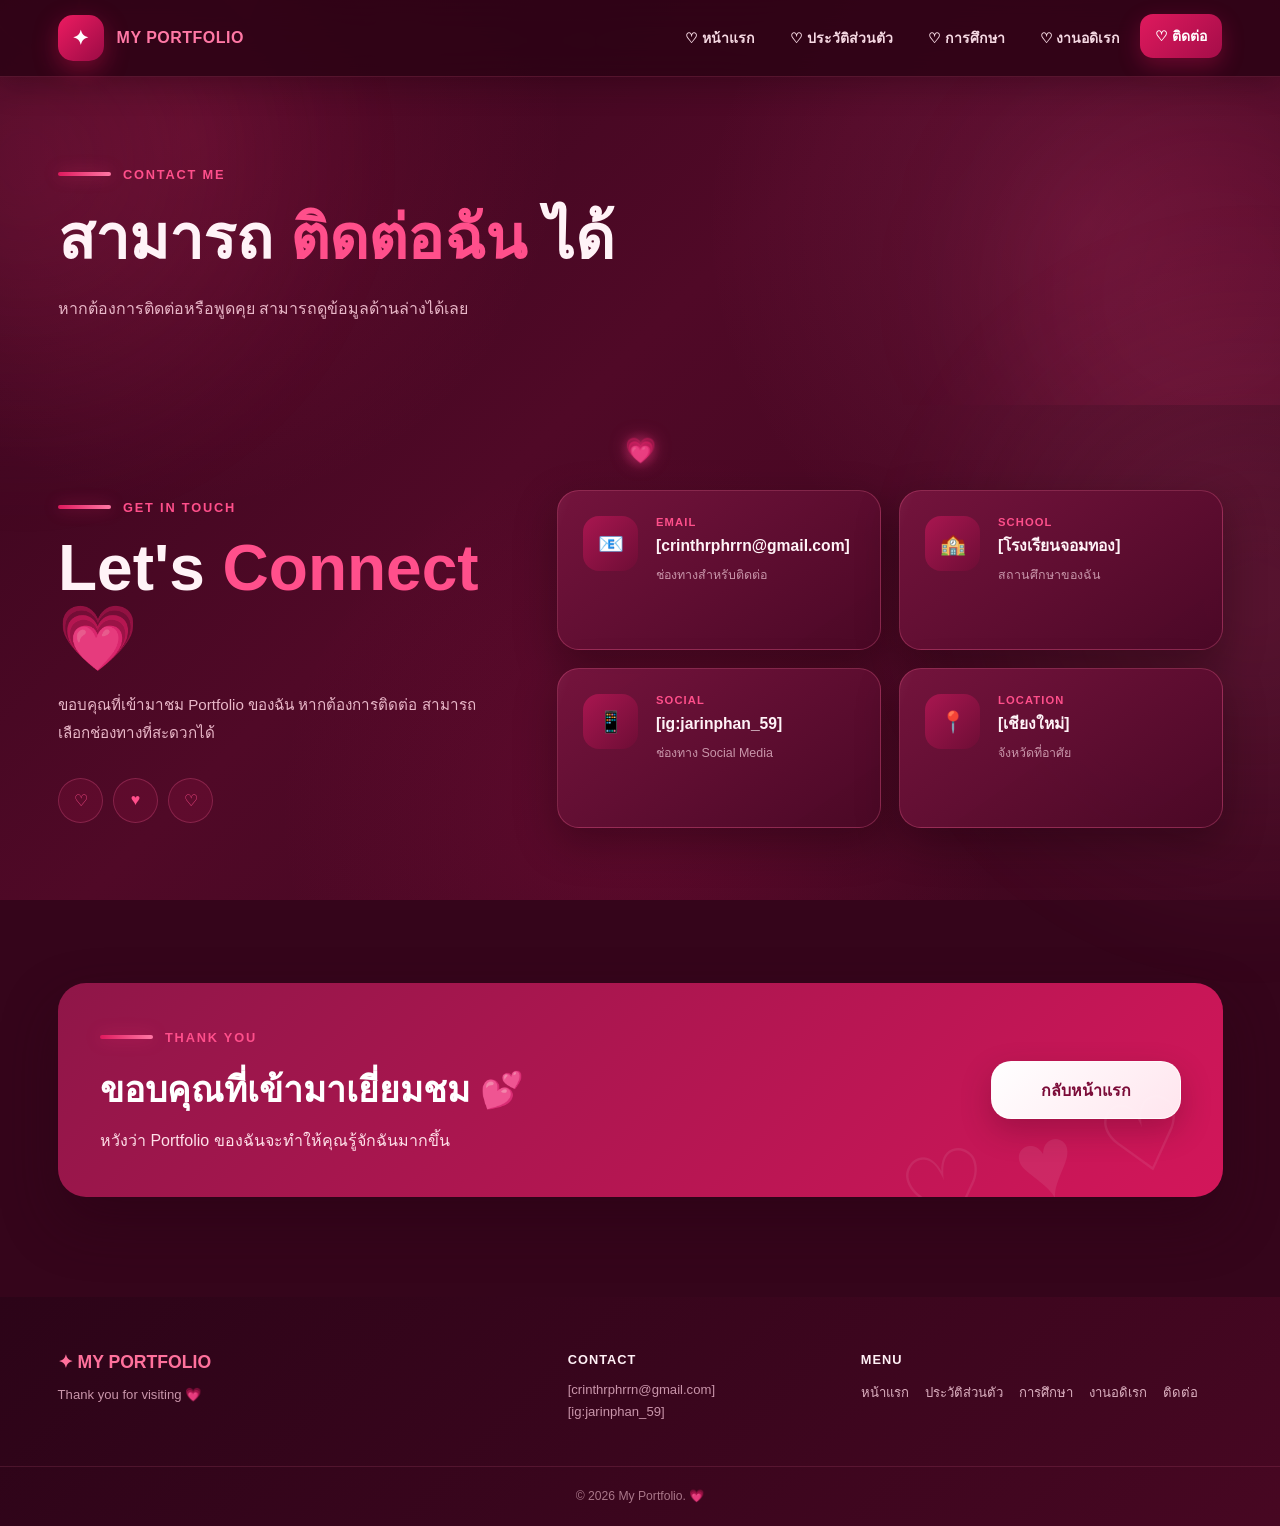
==== contact.html @ a40efb56 "Update contact.html" ====
<!DOCTYPE html>
<html lang="th">

<head>

    <meta charset="UTF-8">

    <meta name="viewport"
          content="width=device-width, initial-scale=1.0">

    <title>
        My Portfolio | ติดต่อ
    </title>

    <link rel="stylesheet"
          href="style.css">

</head>

<body>


<!-- =====================================================
     💗 PREMIUM PAGE LOADER
===================================================== -->

<div id="page-loader">

    <div class="loader-orbit">
        <span>💗</span>
        <span>💕</span>
        <span>🌸</span>
        <span>💖</span>
    </div>

    <div class="loader-heart">
        💗
    </div>

    <div class="loader-title">
        MY PORTFOLIO
    </div>

    <div class="loader-subtitle">
        กำลังเตรียมเว็บไซต์ของฉัน...
    </div>

    <div class="loader-bar">
        <div class="loader-progress"></div>
    </div>

    <span
        class="loader-floating-heart"
        style="--left:10%; --delay:0s; --float-duration:5s; --drift:40px;"
    >💗</span>

    <span
        class="loader-floating-heart"
        style="--left:25%; --delay:1s; --float-duration:6s; --drift:-50px;"
    >🌸</span>

    <span
        class="loader-floating-heart"
        style="--left:45%; --delay:2s; --float-duration:5.5s; --drift:60px;"
    >💕</span>

    <span
        class="loader-floating-heart"
        style="--left:65%; --delay:.5s; --float-duration:7s; --drift:-40px;"
    >💖</span>

    <span
        class="loader-floating-heart"
        style="--left:85%; --delay:1.5s; --float-duration:6s; --drift:45px;"
    >🌷</span>

</div>


<!-- 💗 หัวใจตามเมาส์ -->

<div id="heart-cursor">💗</div>

<!-- 📊 Scroll Progress -->

<div id="scroll-progress"></div>
    
<div class="floating-particles" aria-hidden="true">

    <span style="--left:6%;--delay:0s;--duration:16s;--size:22px;">♥</span>
    <span style="--left:19%;--delay:5s;--duration:14s;--size:18px;">🌸</span>
    <span style="--left:37%;--delay:2s;--duration:18s;--size:23px;">♡</span>
    <span style="--left:54%;--delay:7s;--duration:15s;--size:17px;">🌸</span>
    <span style="--left:71%;--delay:3s;--duration:19s;--size:22px;">♥</span>
    <span style="--left:88%;--delay:8s;--duration:17s;--size:18px;">♡</span>

</div>


<header class="site-header">

    <nav class="navbar container">

        <a href="index.html" class="logo">

            <span class="logo-mark">
                ✦
            </span>

            <span class="logo-text">
                MY PORTFOLIO
            </span>

        </a>


        <ul class="nav-links">

            <li>
                <a href="index.html">
                    ♡ หน้าแรก
                </a>
            </li>

            <li>
                <a href="profile.html">
                    ♡ ประวัติส่วนตัว
                </a>
            </li>

            <li>
                <a href="education.html">
                    ♡ การศึกษา
                </a>
            </li>

            <li>
                <a href="hobby.html">
                    ♡ งานอดิเรก
                </a>
            </li>

            <li>
                <a href="contact.html" class="active">
                    ♡ ติดต่อ
                </a>
            </li>

        </ul>

    </nav>

</header>


<main>


<section class="page-hero contact-hero">

    <div class="container reveal">

        <div class="section-label">
            CONTACT ME
        </div>

        <h1>
            สามารถ
            <span>ติดต่อฉัน</span>
            ได้
        </h1>

        <p>
            หากต้องการติดต่อหรือพูดคุย
            สามารถดูข้อมูลด้านล่างได้เลย
        </p>

    </div>

</section>


<section class="section">

    <div class="container contact-layout">


        <div class="contact-intro reveal">

            <div class="section-label">
                GET IN TOUCH
            </div>

            <h2>
                Let's
                <span>Connect</span>
                💗
            </h2>

            <p>
                ขอบคุณที่เข้ามาชม Portfolio
                ของฉัน หากต้องการติดต่อ
                สามารถเลือกช่องทางที่สะดวกได้
            </p>


            <div class="contact-decoration">

                <span>♡</span>
                <span>♥</span>
                <span>♡</span>

            </div>

        </div>


        <div class="contact-grid reveal">


            <div class="contact-card">

                <div class="contact-icon">
                    📧
                </div>

                <div>

                    <span>
                        EMAIL
                    </span>

                    <h3>
                        [crinthrphrrn@gmail.com]
                    </h3>

                    <p>
                        ช่องทางสำหรับติดต่อ
                    </p>

                </div>

            </div>


            <div class="contact-card">

                <div class="contact-icon">
                    🏫
                </div>

                <div>

                    <span>
                        SCHOOL
                    </span>

                    <h3>
                        [โรงเรียนจอมทอง]
                    </h3>

                    <p>
                        สถานศึกษาของฉัน
                    </p>

                </div>

            </div>


            <div class="contact-card">

                <div class="contact-icon">
                    📱
                </div>

                <div>

                    <span>
                        SOCIAL
                    </span>

                    <h3>
                        [ig:jarinphan_59]
                    </h3>

                    <p>
                        ช่องทาง Social Media
                    </p>

                </div>

            </div>


            <div class="contact-card">

                <div class="contact-icon">
                    📍
                </div>

                <div>

                    <span>
                        LOCATION
                    </span>

                    <h3>
                        [เชียงใหม่]
                    </h3>

                    <p>
                        จังหวัดที่อาศัย
                    </p>

                </div>

            </div>


        </div>

    </div>

</section>


<section class="cta-section">

    <div class="container">

        <div class="cta-card contact-cta reveal">

            <div>

                <div class="section-label">
                    THANK YOU
                </div>

                <h2>
                    ขอบคุณที่เข้ามาเยี่ยมชม 💕
                </h2>

                <p>
                    หวังว่า Portfolio
                    ของฉันจะทำให้คุณรู้จักฉันมากขึ้น
                </p>

            </div>

           <a href="index.html" class="btn btn-home">
               กลับหน้าแรก
           </a>

        </div>

    </div>

</section>


</main>


<footer class="site-footer">

    <div class="container footer-grid">

        <div class="footer-brand">

            <div class="footer-logo">
                ✦ MY PORTFOLIO
            </div>

            <p>
                Thank you for visiting 💗
            </p>

        </div>


        <div class="footer-info">

            <strong>
                CONTACT
            </strong>

            <span>
                [crinthrphrrn@gmail.com]
            </span>

            <span>
                [ig:jarinphan_59]
            </span>

        </div>


        <div>

            <strong>
                MENU
            </strong>

            <div class="footer-nav">

                <a href="index.html">หน้าแรก</a>
                <a href="profile.html">ประวัติส่วนตัว</a>
                <a href="education.html">การศึกษา</a>
                <a href="hobby.html">งานอดิเรก</a>
                <a href="contact.html">ติดต่อ</a>

            </div>

        </div>

    </div>


    <div class="footer-bottom">

        <div class="container">

            <p>
                © 2026 My Portfolio. 💗
            </p>

        </div>

    </div>

</footer>


    <!-- Page Transition -->
    <div class="page-transition"></div>

    <!-- JavaScript -->
    <script src="script.js"></script>
<script src="floating.js"></script>
    
</body>
</html>
---- style.css ----
/* =========================================================
   🌹 MY PORTFOLIO
   DARK PINK × RED × HEART × SAKURA
   PREMIUM STUDENT PORTFOLIO
========================================================= */


/* =========================================================
   🎨 COLOR SYSTEM
========================================================= */

:root {

    --pink-dark: #35051b;
    --pink-deep: #4a0725;
    --wine: #5d0a30;
    --wine-light: #720d3a;

    --pink: #d91458;
    --pink-main: #e91e63;
    --pink-bright: #ff4f8b;
    --pink-light: #ff78a5;
    --pink-soft: #ffabc4;

    --red: #c8104f;
    --red-bright: #ef174f;

    --cream: #fff2f6;
    --white: #ffffff;

    --text-main: #fff3f7;
    --text-soft: #e9b7c8;
    --text-muted: #c98fa5;

    --card: #671034;
    --card-light: #75143d;
    --card-dark: #4d0927;

    --border:
        rgba(255,111,158,.28);

    --shadow:
        0 15px 40px
        rgba(20,0,10,.35);

    --shadow-hover:
        0 25px 60px
        rgba(20,0,10,.58);

    --radius:
        22px;

    --transition:
        .35s cubic-bezier(.2,.8,.2,1);
}


/* =========================================================
   🔄 RESET
========================================================= */

* {
    box-sizing: border-box;
}

html {
    scroll-behavior: smooth;
    background: var(--pink-dark);
}

body {

    margin: 0;

    min-height: 100vh;

    font-family:
        "Segoe UI",
        "Noto Sans Thai",
        Tahoma,
        sans-serif;

    color:
        var(--text-main);

    overflow-x: hidden;

    background:

        radial-gradient(
            circle at 15% 15%,
            rgba(255,40,110,.15),
            transparent 28%
        ),

        radial-gradient(
            circle at 85% 25%,
            rgba(255,100,160,.12),
            transparent 30%
        ),

        radial-gradient(
            circle at 50% 90%,
            rgba(210,20,90,.15),
            transparent 35%
        ),

        linear-gradient(
            135deg,
            #35051b 0%,
            #500927 45%,
            #3d061e 100%
        );

    position: relative;
}


/* =========================================================
   💗 MOVING BACKGROUND GLOW
========================================================= */

body::before {

    content: "";

    position: fixed;

    inset: -30%;

    pointer-events: none;

    z-index: 0;

    background:

        radial-gradient(
            circle at 20% 30%,
            rgba(255,64,130,.15),
            transparent 18%
        ),

        radial-gradient(
            circle at 80% 60%,
            rgba(255,120,170,.12),
            transparent 20%
        );

    filter:
        blur(35px);

    animation:
        backgroundGlow
        12s ease-in-out
        infinite alternate;
}


@keyframes backgroundGlow {

    0% {
        transform:
            translate(-2%,-2%)
            scale(1);
    }

    50% {
        transform:
            translate(2%,1%)
            scale(1.08);
    }

    100% {
        transform:
            translate(-1%,3%)
            scale(1.03);
    }
}


/* =========================================================
   💕 HEART PATTERN
========================================================= */

body::after {

    content:
        "♡     ♥     ♡     ♥     ♡     ♥     ♡";

    position: fixed;

    inset: -10%;

    pointer-events: none;

    z-index: 0;

    color:
        rgba(255,150,185,.055);

    font-size:
        100px;

    line-height:
        2.2;

    letter-spacing:
        30px;

    transform:
        rotate(-12deg)
        scale(1.25);

    animation:
        heartPatternMove
        25s linear
        infinite;
}


@keyframes heartPatternMove {

    from {
        transform:
            rotate(-12deg)
            translate3d(0,0,0)
            scale(1.25);
    }

    to {
        transform:
            rotate(-12deg)
            translate3d(-100px,80px,0)
            scale(1.25);
    }
}


/* =========================================================
   📦 CONTENT LAYER
========================================================= */

.site-header,
main,
.site-footer {

    position: relative;

    z-index: 2;
}


/* =========================================================
   📐 CONTAINER
========================================================= */

.container {

    width:
        min(91%, 1180px);

    margin-inline:
        auto;
}


/* =========================================================
   🧭 NAVIGATION
========================================================= */

.site-header {

    position: sticky;

    top: 0;

    background:
        rgba(45,3,21,.88);

    backdrop-filter:
        blur(18px);

    -webkit-backdrop-filter:
        blur(18px);

    border-bottom:
        1px solid
        rgba(255,100,150,.18);

    box-shadow:
        0 8px 30px
        rgba(20,0,10,.28);

    z-index: 100;

    transition:
        .3s ease;
}


.navbar {

    min-height:
        76px;

    display:
        flex;

    align-items:
        center;

    justify-content:
        space-between;

    gap:
        25px;
}


/* =========================================================
   💗 LOGO
========================================================= */

.logo {

    color:
        var(--pink-light);

    font-weight:
        800;

    text-decoration:
        none;

    display:
        flex;

    align-items:
        center;

    gap:
        13px;

    flex-shrink:
        0;

    transition:
        transform
        var(--transition);
}


.logo:hover {

    transform:
        translateY(-3px)
        scale(1.03);
}


.logo-mark {

    width:
        46px;

    height:
        46px;

    display:
        grid;

    place-items:
        center;

    border-radius:
        15px;

    background:
        linear-gradient(
            135deg,
            #ed1b61,
            #9b0b45
        );

    color:
        white;

    font-size:
        1.25rem;

    box-shadow:
        0 8px 25px
        rgba(235,20,90,.38);

    transition:
        transform .4s ease,
        box-shadow .4s ease;
}


.logo:hover .logo-mark {

    transform:
        rotate(-10deg)
        scale(1.1);

    box-shadow:
        0 14px 38px
        rgba(235,20,90,.58);
}


.logo-text {

    letter-spacing:
        .03em;
}


/* =========================================================
   🧭 NAV LINKS
========================================================= */

.nav-links {

    display:
        flex;

    align-items:
        center;

    justify-content:
        flex-end;

    gap:
        5px;

    list-style:
        none;

    margin:
        0;

    padding:
        0;
}


.nav-links a {

    position:
        relative;

    display:
        block;

    padding:
        11px 15px;

    border-radius:
        13px;

    color:
        #f6d9e3;

    text-decoration:
        none;

    font-size:
        .88rem;

    font-weight:
        650;

    white-space:
        nowrap;

    transition:
        color .25s ease,
        background .25s ease,
        transform .25s ease,
        box-shadow .25s ease;
}


.nav-links a::after {

    content:
        "";

    position:
        absolute;

    left:
        50%;

    bottom:
        4px;

    width:
        0;

    height:
        2px;

    border-radius:
        10px;

    background:
        var(--pink-bright);

    transform:
        translateX(-50%);

    transition:
        width .3s ease;
}


.nav-links a:hover {

    color:
        white;

    background:
        rgba(233,30,99,.14);

    transform:
        translateY(-3px);
}


.nav-links a:hover::after {

    width:
        35%;
}


.nav-links a:active {

    transform:
        translateY(1px)
        scale(.95);
}


.nav-links a.active {

    color:
        white;

    background:
        linear-gradient(
            135deg,
            #df195d,
            #a50d49
        );

    box-shadow:
        0 8px 22px
        rgba(220,20,90,.32);

    transform:
        translateY(-2px);
}


/* =========================================================
   🌹 HERO
========================================================= */

.hero,
.page-hero {

    position:
        relative;

    overflow:
        hidden;

    background:
        transparent;
}


.hero {

    padding:
        90px 0 85px;

    min-height:
        650px;

    display:
        flex;

    align-items:
        center;
}


.page-hero {

    padding:
        85px 0 65px;
}


/* =========================================================
   ⭐ HERO GRID
========================================================= */

.hero-grid {

    display:
        grid;

    grid-template-columns:
        minmax(0,1.05fr)
        minmax(360px,.85fr);

    align-items:
        center;

    gap:
        70px;
}


.hero-content {

    min-width:
        0;
}


.hero-visual {

    min-width:
        0;

    display:
        flex;

    align-items:
        center;

    justify-content:
        center;

    position:
        relative;

    min-height:
        510px;
}


/* =========================================================
   ✨ ORBS
========================================================= */

.hero::before,
.page-hero::before {

    content:
        "";

    position:
        absolute;

    width:
        400px;

    height:
        400px;

    top:
        5%;

    right:
        -130px;

    border-radius:
        50%;

    background:
        rgba(255,50,120,.11);

    filter:
        blur(70px);

    animation:
        heroOrb
        8s ease-in-out
        infinite alternate;

    pointer-events:
        none;
}


@keyframes heroOrb {

    from {
        transform:
            translate(0,0)
            scale(.9);
    }

    to {
        transform:
            translate(-80px,50px)
            scale(1.15);
    }
}


/* =========================================================
   📝 TYPOGRAPHY
========================================================= */

h1,
h2,
h3,
h4,
h5,
h6 {

    color:
        var(--text-main);

    margin-top:
        0;
}


p {

    color:
        var(--text-soft);

    line-height:
        1.85;

    margin-top:
        0;
}


.hero-mini-title {

    color:
        #e9b7c8;

    font-size:
        1.15rem;

    margin:
        22px 0 12px;
}


.hero h1 {

    font-size:
        clamp(2.7rem,5vw,4.7rem);

    line-height:
        1.1;

    letter-spacing:
        -.035em;

    margin-bottom:
        25px;
}


.hero h1 span {

    color:
        var(--pink-bright);

    text-shadow:
        0 0 25px
        rgba(255,70,140,.28);
}


.hero-description {

    max-width:
        700px;

    color:
        #e8bdcc;

    font-size:
        1rem;

    line-height:
        1.9;

    margin-bottom:
        30px;
}


.page-hero h1 {

    font-size:
        clamp(2.4rem,5vw,3.8rem);

    line-height:
        1.2;

    margin:
        20px 0;
}


.page-hero h1 span {

    color:
        var(--pink-bright);
}


.page-hero p {

    max-width:
        720px;

    font-size:
        1rem;
}


/* =========================================================
   🌹 LABEL
========================================================= */

.section-label {

    color:
        var(--pink-bright);

    font-size:
        .8rem;

    font-weight:
        850;

    letter-spacing:
        .14em;

    display:
        inline-flex;

    align-items:
        center;

    gap:
        12px;
}


.section-label::before {

    content:
        "";

    width:
        53px;

    height:
        4px;

    border-radius:
        20px;

    background:
        linear-gradient(
            90deg,
            #df195d,
            #ff78a5
        );

    box-shadow:
        0 0 16px
        rgba(255,50,120,.4);
}


/* =========================================================
   🎀 HERO BUTTONS
========================================================= */

.hero-buttons {

    display:
        flex;

    flex-wrap:
        wrap;

    gap:
        12px;

    margin-bottom:
        28px;
}


/* =========================================================
   🔘 BUTTON
========================================================= */

.btn {

    position:
        relative;

    overflow:
        hidden;

    display:
        inline-flex;

    align-items:
        center;

    justify-content:
        center;

    gap:
        9px;

    padding:
        13px 21px;

    min-height:
        48px;

    border-radius:
        14px;

    font-size:
        .9rem;

    font-weight:
        750;

    text-decoration:
        none;

    cursor:
        pointer;

    transition:
        transform .25s ease,
        box-shadow .25s ease,
        background .25s ease;
}


.btn:hover {

    transform:
        translateY(-4px)
        scale(1.025);
}


.btn:active {

    transform:
        translateY(2px)
        scale(.94);
}


.btn-primary {

    color:
        white;

    background:
        linear-gradient(
            135deg,
            #f01863,
            #b90b48
        );

    box-shadow:
        0 10px 25px
        rgba(220,20,90,.32);
}


.btn-primary:hover {

    box-shadow:
        0 16px 38px
        rgba(220,20,90,.5);
}


.btn-outline {

    color:
        #ffe6ee;

    background:
        rgba(255,255,255,.04);

    border:
        1px solid
        rgba(255,130,170,.45);
}


.btn-outline:hover {

    background:
        rgba(255,90,145,.12);
}


.btn-light {

    color:
        #7b0b36;

    background:
        white;

    box-shadow:
        0 12px 30px
        rgba(20,0,10,.2);
}


.btn-light:hover {

    box-shadow:
        0 18px 38px
        rgba(20,0,10,.35);
}


/* =========================================================
   📊 HERO STATS
========================================================= */

.hero-stats {

    display:
        flex;

    flex-wrap:
        wrap;

    gap:
        12px;
}


.mini-stat {

    min-width:
        105px;

    padding:
        13px 16px;

    border:
        1px solid
        rgba(255,120,165,.2);

    border-radius:
        14px;

    background:
        rgba(255,255,255,.035);

    transition:
        transform .3s ease,
        background .3s ease,
        border-color .3s ease;
}


.mini-stat:hover {

    transform:
        translateY(-5px);

    background:
        rgba(255,70,140,.08);

    border-color:
        rgba(255,110,160,.5);
}


.mini-stat strong {

    display:
        block;

    color:
        white;

    font-size:
        1.2rem;
}


.mini-stat span {

    color:
        #c995aa;

    font-size:
        .76rem;
}


/* =========================================================
   🖼️ HERO PROFILE
========================================================= */

.profile-frame {

    position:
        relative;

    width:
        min(100%,390px);

    aspect-ratio:
        4 / 5;

    overflow:
        visible;

    border-radius:
        30px;

    border:
        7px solid
        #b80d4d;

    background:
        #5d0a30;

    box-shadow:
        0 25px 60px
        rgba(20,0,10,.5);

    animation:
        profileFloat
        5s ease-in-out
        infinite;
}


.profile-frame::before {

    content:
        "";

    position:
        absolute;

    inset:
        -20px;

    border-radius:
        40px;

    border:
        1px solid
        rgba(255,100,160,.25);

    z-index:
        -1;

    animation:
        framePulse
        4s ease-in-out
        infinite;
}


@keyframes framePulse {

    0%,
    100% {
        transform:
            scale(1);
        opacity:
            .6;
    }

    50% {
        transform:
            scale(1.04);
        opacity:
            1;
    }
}


@keyframes profileFloat {

    0%,
    100% {
        transform:
            translateY(0)
            rotate(0deg);
    }

    50% {
        transform:
            translateY(-12px)
            rotate(.8deg);
    }
}


.profile-frame img {

    width:
        100%;

    height:
        100%;

    display:
        block;

    object-fit:
        cover;

    border-radius:
        22px;

    transition:
        transform .6s
        cubic-bezier(.2,.8,.2,1),
        filter .4s ease;
}


.profile-frame:hover img {

    transform:
        scale(1.045)
        rotate(1deg);

    filter:
        brightness(1.08)
        saturate(1.08);
}


.profile-frame::after {

    content:
        "";

    position:
        absolute;

    inset:
        0;

    border-radius:
        22px;

    background:
        linear-gradient(
            120deg,
            transparent 35%,
            rgba(255,255,255,.2),
            transparent 65%
        );

    transform:
        translateX(-120%);

    animation:
        imageShine
        6s ease-in-out
        infinite;

    pointer-events:
        none;
}


@keyframes imageShine {

    0%,
    65% {
        transform:
            translateX(-120%);
    }

    85%,
    100% {
        transform:
            translateX(120%);
    }
}


/* =========================================================
   💗 IMAGE BADGE
========================================================= */

.image-badge {

    position:
        absolute;

    top:
        20px;

    left:
        -28px;

    z-index:
        5;

    padding:
        10px 15px;

    border-radius:
        13px;

    background:
        linear-gradient(
            135deg,
            #f01863,
            #a30c47
        );

    color:
        white;

    font-size:
        .72rem;

    font-weight:
        800;

    box-shadow:
        0 10px 25px
        rgba(20,0,10,.35);

    animation:
        badgeFloat
        4s ease-in-out
        infinite;
}


@keyframes badgeFloat {

    0%,
    100% {
        transform:
            translateY(0);
    }

    50% {
        transform:
            translateY(-7px)
            rotate(-2deg);
    }
}


/* =========================================================
   💕 IMAGE FLOATING CARDS
========================================================= */

.image-floating-card {

    position:
        absolute;

    z-index:
        6;

    padding:
        12px 16px;

    border:
        1px solid
        rgba(255,150,190,.3);

    border-radius:
        14px;

    background:
        rgba(71,6,34,.9);

    backdrop-filter:
        blur(12px);

    box-shadow:
        0 12px 30px
        rgba(20,0,10,.35);

    color:
        #ffe8ef;

    font-weight:
        700;

    font-size:
        .78rem;
}


.card-top {

    right:
        -45px;

    top:
        90px;

    animation:
        floatCardA
        4s ease-in-out
        infinite;
}


.card-bottom {

    left:
        -45px;

    bottom:
        80px;

    animation:
        floatCardB
        5s ease-in-out
        infinite;
}


@keyframes floatCardA {

    0%,
    100% {
        transform:
            translateY(0)
            rotate(3deg);
    }

    50% {
        transform:
            translateY(-12px)
            rotate(-2deg);
    }
}


@keyframes floatCardB {

    0%,
    100% {
        transform:
            translateY(0)
            rotate(-3deg);
    }

    50% {
        transform:
            translateY(10px)
            rotate(2deg);
    }
}


/* =========================================================
   🌟 ORBIT
========================================================= */

.hero-orbit {

    position:
        absolute;

    border:
        1px solid
        rgba(255,90,150,.22);

    border-radius:
        50%;

    pointer-events:
        none;
}


.orbit-one {

    width:
        500px;

    height:
        500px;

    animation:
        orbitRotate
        18s linear
        infinite;
}


.orbit-two {

    width:
        590px;

    height:
        590px;

    opacity:
        .45;

    animation:
        orbitRotateReverse
        25s linear
        infinite;
}


@keyframes orbitRotate {

    to {
        transform:
            rotate(360deg);
    }
}


@keyframes orbitRotateReverse {

    to {
        transform:
            rotate(-360deg);
    }
}


/* =========================================================
   🌸 SECTIONS
========================================================= */

section,
.section,
.section-white,
.section-soft {

    background:
        transparent;

    position:
        relative;

    z-index:
        2;
}


.section {

    padding:
        85px 0;
}


.section-heading {

    margin-bottom:
        42px;

    max-width:
        750px;
}


.section-heading h2 {

    font-size:
        clamp(1.9rem,4vw,2.8rem);

    line-height:
        1.25;

    margin:
        18px 0 12px;
}


.section-heading h2 span {

    color:
        var(--pink-bright);
}


.section-heading p {

    color:
        #ddb0c1;

    font-size:
        .95rem;
}


/* =========================================================
   💗 FEATURE CARDS
========================================================= */

.feature-grid {

    display:
        grid;

    grid-template-columns:
        repeat(3,1fr);

    gap:
        20px;
}


.feature-card,
.profile-card,
.info-card,
.fact-card,
.education-card,
.hobby-card,
.contact-card,
.timeline-card,
.about-card,
.stat-card,
.highlight-card,
.interest-card,
.card {

    position:
        relative;

    overflow:
        hidden;

    background:
        linear-gradient(
            145deg,
            rgba(117,20,61,.97),
            rgba(75,8,38,.98)
        );

    color:
        var(--text-main);

    border:
        1px solid
        var(--border);

    border-radius:
        var(--radius);

    box-shadow:
        var(--shadow);

    transition:
        transform .45s
        cubic-bezier(.2,.8,.2,1),
        box-shadow .45s ease,
        border-color .35s ease;
}


.feature-card::before,
.profile-card::before,
.info-card::before,
.fact-card::before,
.education-card::before,
.hobby-card::before,
.contact-card::before,
.timeline-card::before,
.about-card::before,
.stat-card::before,
.highlight-card::before,
.interest-card::before {

    content:
        "";

    position:
        absolute;

    top:
        -100%;

    left:
        -40%;

    width:
        35%;

    height:
        300%;

    background:
        linear-gradient(
            90deg,
            transparent,
            rgba(255,255,255,.1),
            transparent
        );

    transform:
        rotate(20deg);

    transition:
        left .8s ease;

    pointer-events:
        none;
}


.feature-card:hover::before,
.profile-card:hover::before,
.info-card:hover::before,
.fact-card:hover::before,
.education-card:hover::before,
.hobby-card:hover::before,
.contact-card:hover::before,
.timeline-card:hover::before,
.about-card:hover::before,
.stat-card:hover::before,
.highlight-card:hover::before,
.interest-card:hover::before {

    left:
        120%;
}


.feature-card:hover,
.profile-card:hover,
.info-card:hover,
.fact-card:hover,
.education-card:hover,
.hobby-card:hover,
.contact-card:hover,
.timeline-card:hover,
.about-card:hover,
.stat-card:hover,
.highlight-card:hover,
.interest-card:hover {

    transform:
        translateY(-9px)
        scale(1.015);

    border-color:
        rgba(255,110,160,.65);

    box-shadow:
        var(--shadow-hover);
}


.feature-card {

    padding:
        30px;

    min-height:
        260px;
}


.feature-icon {

    width:
        56px;

    height:
        56px;

    display:
        grid;

    place-items:
        center;

    border-radius:
        17px;

    background:
        linear-gradient(
            135deg,
            #a91650,
            #6d0d35
        );

    font-size:
        1.35rem;

    box-shadow:
        0 8px 22px
        rgba(20,0,10,.25);

    margin-bottom:
        22px;

    transition:
        transform .4s ease;
}


.feature-card:hover .feature-icon {

    transform:
        rotate(-8deg)
        scale(1.1);
}


.feature-card h3 {

    font-size:
        1.2rem;

    margin-bottom:
        10px;
}


.feature-card p {

    color:
        #e7b7c8;

    font-size:
        .9rem;

    line-height:
        1.8;

    margin-bottom:
        18px;
}


.card-link {

    color:
        var(--pink-light);

    text-decoration:
        none;

    font-size:
        .82rem;

    font-weight:
        750;

    transition:
        transform .25s ease;
}


.card-link:hover {

    color:
        white;
}


/* =========================================================
   ❤️ CTA
========================================================= */

.cta-section {

    padding:
        70px 0;

    position:
        relative;
}


.cta-card {

    position:
        relative;

    overflow:
        hidden;

    display:
        flex;

    align-items:
        center;

    justify-content:
        space-between;

    gap:
        30px;

    background:
        linear-gradient(
            135deg,
            #8f1648,
            #d3165a
        );

    padding:
        42px;

    border-radius:
        28px;

    box-shadow:
        0 25px 55px
        rgba(40,0,20,.45);

    transition:
        transform .4s ease;
}


.cta-card:hover {

    transform:
        translateY(-7px);
}


.cta-card::after {

    content:
        "♡   ♥   ♡";

    position:
        absolute;

    right:
        30px;

    bottom:
        -25px;

    font-size:
        100px;

    color:
        rgba(255,255,255,.08);

    transform:
        rotate(-15deg);
}


.cta-card h2 {

    color:
        white;

    margin:
        17px 0 8px;

    font-size:
        clamp(1.5rem,3vw,2.2rem);
}


.cta-card p {

    color:
        #ffe0e9;

    margin:
        0;
}


.cta-decoration {

    position:
        absolute;

    right:
        25px;

    top:
        15px;

    font-size:
        90px;

    color:
        rgba(255,255,255,.1);

    animation:
        heartbeat
        2s ease-in-out
        infinite;
}


@keyframes heartbeat {

    0%,
    100% {
        transform:
            scale(1);
    }

    50% {
        transform:
            scale(1.13);
    }
}


/* =========================================================
   👤 PROFILE PAGE
========================================================= */

.profile-layout {

    display:
        grid;

    grid-template-columns:
        minmax(280px,.75fr)
        minmax(0,1.25fr);

    align-items:
        start;

    gap:
        55px;
}


.profile-image-area {

    display:
        flex;

    flex-direction:
        column;

    align-items:
        center;

    position:
        sticky;

    top:
        110px;
}


.profile-card-image {

    width:
        min(100%,340px);

    aspect-ratio:
        4 / 5;

    padding:
        8px;

    border:
        3px solid
        #e91e63;

    border-radius:
        28px;

    background:
        linear-gradient(
            145deg,
            #d91458,
            #720d3a
        );

    box-shadow:
        0 25px 55px
        rgba(20,0,10,.5);

    transition:
        transform .5s ease,
        box-shadow .5s ease;
}


.profile-card-image:hover {

    transform:
        translateY(-10px)
        rotate(-1deg)
        scale(1.02);

    box-shadow:
        0 35px 70px
        rgba(20,0,10,.65);
}


.profile-card-image img {

    width:
        100%;

    height:
        100%;

    object-fit:
        cover;

    display:
        block;

    border-radius:
        20px;

    transition:
        transform .5s ease;
}


.profile-card-image:hover img {

    transform:
        scale(1.035);
}


.profile-corner {

    position:
        absolute;

    transform:
        translate(15px,-15px);

    z-index:
        5;

    width:
        48px;

    height:
        48px;

    display:
        grid;

    place-items:
        center;

    border-radius:
        50%;

    background:
        #e91e63;

    box-shadow:
        0 10px 25px
        rgba(20,0,10,.4);

    animation:
        heartbeat
        2s ease-in-out
        infinite;
}


.profile-caption {

    width:
        min(100%,340px);

    margin-top:
        18px;

    padding:
        15px 18px;

    border:
        1px solid
        rgba(255,120,165,.25);

    border-radius:
        16px;

    background:
        rgba(103,16,52,.65);

    text-align:
        center;

    box-shadow:
        var(--shadow);
}


.profile-caption span,
.profile-caption strong {

    display:
        block;
}


.profile-caption span {

    color:
        var(--pink-bright);

    font-size:
        .72rem;

    font-weight:
        800;

    letter-spacing:
        .12em;
}


.profile-caption strong {

    margin-top:
        5px;

    color:
        white;
}


/* =========================================================
   💗 PROFILE INFO
========================================================= */

.profile-information {

    display:
        flex;

    flex-direction:
        column;

    gap:
        18px;
}


.profile-main-card {

    padding:
        30px;
}


.card-heading {

    display:
        flex;

    align-items:
        center;

    gap:
        17px;

    margin-bottom:
        20px;
}


.card-icon {

    width:
        55px;

    height:
        55px;

    display:
        grid;

    place-items:
        center;

    border-radius:
        16px;

    background:
        linear-gradient(
            135deg,
            #df195d,
            #8d0e3e
        );

    font-size:
        1.3rem;
}


.card-heading > div > span {

    color:
        var(--pink-bright);

    font-size:
        .72rem;

    font-weight:
        800;

    letter-spacing:
        .12em;
}


.card-heading h2 {

    margin:
        5px 0 0;

    font-size:
        1.35rem;
}


.large-text {

    font-size:
        .95rem;

    line-height:
        1.95;

    margin:
        0;
}


.info-grid {

    display:
        grid;

    grid-template-columns:
        repeat(2,1fr);

    gap:
        16px;
}


.info-card {

    padding:
        22px;

    min-height:
        145px;
}


.info-emoji {

    display:
        block;

    font-size:
        1.35rem;

    margin-bottom:
        12px;
}


.info-label {

    display:
        block;

    color:
        #c995aa;

    font-size:
        .74rem;

    margin-bottom:
        6px;
}


.info-card strong {

    display:
        block;

    color:
        #fff3f7;

    font-size:
        .96rem;

    line-height:
        1.5;

    overflow-wrap:
        anywhere;
}


.quote-box {

    position:
        relative;

    padding:
        25px 28px;

    border-left:
        4px solid
        #e83b70;

    border-radius:
        15px;

    background:
        linear-gradient(
            135deg,
            #651239,
            #4b0b28
        );

    box-shadow:
        var(--shadow);
}


.quote-symbol {

    position:
        absolute;

    top:
        5px;

    left:
        17px;

    color:
        rgba(255,100,160,.2);

    font-size:
        4rem;

    line-height:
        1;
}


.quote-box p {

    position:
        relative;

    margin:
        0;

    padding-left:
        15px;

    color:
        #edc1cf;

    font-size:
        .9rem;
}


/* =========================================================
   ✨ HIGHLIGHT
========================================================= */

.highlight-grid {

    display:
        grid;

    grid-template-columns:
        repeat(3,1fr);

    gap:
        20px;
}


.highlight-card {

    padding:
        30px;

    min-height:
        230px;
}


.highlight-number {

    position:
        absolute;

    top:
        18px;

    right:
        20px;

    color:
        rgba(255,255,255,.08);

    font-size:
        3.5rem;

    font-weight:
        900;
}


.highlight-icon {

    font-size:
        1.6rem;

    margin-bottom:
        20px;
}


.highlight-card h3 {

    margin-bottom:
        10px;
}


.highlight-card p {

    color:
        #e7b7c8;

    font-size:
        .88rem;

    line-height:
        1.8;
}


/* =========================================================
   🎓 EDUCATION
========================================================= */

.education-layout {

    display:
        grid;

    grid-template-columns:
        minmax(0,1.5fr)
        minmax(260px,.65fr);

    gap:
        55px;

    align-items:
        start;
}


.timeline {

    position:
        relative;

    padding-left:
        38px;
}


.timeline::before {

    content:
        "";

    position:
        absolute;

    left:
        10px;

    top:
        15px;

    bottom:
        15px;

    width:
        2px;

    background:
        linear-gradient(
            to bottom,
            #ff4f8b,
            #6d0d35,
            #ff4f8b
        );

    box-shadow:
        0 0 15px
        rgba(255,60,130,.3);
}


.timeline-item {

    position:
        relative;

    margin-bottom:
        25px;
}


.timeline-dot {

    position:
        absolute;

    left:
        -52px;

    top:
        22px;

    width:
        46px;

    height:
        46px;

    display:
        grid;

    place-items:
        center;

    border-radius:
        50%;

    background:
        linear-gradient(
            135deg,
            #e91e63,
            #850e3c
        );

    border:
        3px solid
        #4a0725;

    box-shadow:
        0 0 0 5px
        rgba(233,30,99,.1),
        0 8px 25px
        rgba(20,0,10,.4);

    z-index:
        2;

    transition:
        transform .35s ease;
}


.timeline-item:hover .timeline-dot {

    transform:
        scale(1.15)
        rotate(-8deg);
}


.timeline-card {

    padding:
        27px 30px;
}


.timeline-year {

    color:
        var(--pink-bright);

    font-size:
        .74rem;

    font-weight:
        800;

    letter-spacing:
        .08em;
}


.timeline-card h2 {

    margin:
        9px 0 8px;

    font-size:
        1.2rem;
}


.timeline-card p {

    color:
        #e7b7c8;

    font-size:
        .88rem;

    margin:
        0;
}


.timeline-card.current {

    border-color:
        rgba(255,90,150,.55);

    box-shadow:
        0 18px 45px
        rgba(20,0,10,.45);
}


/* =========================================================
   📊 EDUCATION STATS
========================================================= */

.education-highlight {

    display:
        grid;

    gap:
        16px;
}


.stat-card {

    padding:
        24px;

    display:
        flex;

    flex-direction:
        column;

    gap:
        7px;
}


.stat-icon {

    font-size:
        1.5rem;
}


.stat-card strong {

    color:
        white;

    font-size:
        1.1rem;

    overflow-wrap:
        anywhere;
}


.stat-card > span:last-child {

    color:
        #c995aa;

    font-size:
        .75rem;
}


.big-stat {

    padding:
        30px;

    background:
        linear-gradient(
            135deg,
            rgba(143,22,72,.98),
            rgba(103,16,52,.98)
        );
}


.big-stat strong {

    font-size:
        2.8rem;

    color:
        var(--pink-bright);
}


/* =========================================================
   📊 TABLE
========================================================= */

.table-wrapper {

    width:
        100%;

    overflow-x:
        auto;

    border-radius:
        18px;

    box-shadow:
        var(--shadow);
}


table {

    width:
        100%;

    min-width:
        600px;

    border-collapse:
        collapse;

    background:
        #4c0c29;

    color:
        #fff3f7;

    border:
        1px solid
        rgba(255,120,160,.25);

    border-radius:
        18px;

    overflow:
        hidden;
}


thead th {

    background:
        linear-gradient(
            135deg,
            #86113f,
            #68102f
        );

    color:
        white;

    padding:
        16px;

    text-align:
        left;

    font-size:
        .86rem;
}


tbody td {

    background:
        #54102e;

    color:
        #f0c7d4;

    padding:
        16px;

    border-bottom:
        1px solid
        rgba(255,120,165,.12);

    font-size:
        .86rem;
}


tbody tr {

    transition:
        transform .25s ease,
        background .25s ease;
}


tbody tr:hover {

    transform:
        translateX(5px);

    background:
        rgba(233,30,99,.08);
}


/* =========================================================
   🎮 HOBBY
========================================================= */

.hobby-grid {

    display:
        grid;

    grid-template-columns:
        repeat(3,1fr);

    gap:
        20px;
}


.hobby-card {

    padding:
        30px;

    min-height:
        300px;
}


.hobby-number {

    position:
        absolute;

    top:
        18px;

    right:
        20px;

    color:
        rgba(255,255,255,.09);

    font-size:
        3rem;

    font-weight:
        900;
}


.hobby-icon {

    width:
        65px;

    height:
        65px;

    display:
        grid;

    place-items:
        center;

    border-radius:
        18px;

    background:
        linear-gradient(
            135deg,
            #a91650,
            #6d0d35
        );

    font-size:
        1.6rem;

    margin-bottom:
        22px;

    box-shadow:
        0 10px 25px
        rgba(20,0,10,.25);

    transition:
        transform .4s ease,
        box-shadow .4s ease;
}


.hobby-card:hover .hobby-icon {

    transform:
        rotate(-10deg)
        scale(1.12);

    box-shadow:
        0 15px 35px
        rgba(230,30,100,.35);
}


.hobby-card h3 {

    font-size:
        1.25rem;

    margin-bottom:
        10px;
}


.hobby-card p {

    color:
        #e7b7c8;

    font-size:
        .88rem;

    line-height:
        1.8;
}


.hobby-tag {

    display:
        inline-flex;

    margin-top:
        12px;

    padding:
        5px 10px;

    border-radius:
        999px;

    background:
        rgba(255,70,140,.1);

    color:
        var(--pink-light);

    font-size:
        .66rem;

    font-weight:
        800;

    letter-spacing:
        .1em;
}


.hobby-message {

    display:
        flex;

    align-items:
        center;

    gap:
        22px;

    padding:
        30px;

    border:
        1px solid
        rgba(255,120,165,.25);

    border-radius:
        25px;

    background:
        linear-gradient(
            135deg,
            rgba(117,20,61,.9),
            rgba(75,8,38,.95)
        );

    box-shadow:
        var(--shadow);

    transition:
        transform .4s ease;
}


.hobby-message:hover {

    transform:
        translateY(-7px);
}


.message-icon {

    width:
        65px;

    height:
        65px;

    flex-shrink:
        0;

    display:
        grid;

    place-items:
        center;

    border-radius:
        18px;

    background:
        linear-gradient(
            135deg,
            #ed1b61,
            #8c0d3e
        );

    font-size:
        1.5rem;
}


.hobby-message h2 {

    margin:
        10px 0 5px;
}


.hobby-message p {

    margin:
        0;
}


/* =========================================================
   📧 CONTACT
========================================================= */

.contact-layout {

    display:
        grid;

    grid-template-columns:
        .8fr
        1.2fr;

    gap:
        55px;

    align-items:
        center;
}


.contact-intro h2 {

    font-size:
        clamp(2.3rem,5vw,4rem);

    margin:
        18px 0;

    line-height:
        1.1;
}


.contact-intro h2 span {

    color:
        var(--pink-bright);
}


.contact-intro p {

    max-width:
        480px;

    font-size:
        .95rem;
}


.contact-decoration {

    display:
        flex;

    gap:
        10px;

    margin-top:
        30px;
}


.contact-decoration span {

    width:
        45px;

    height:
        45px;

    display:
        grid;

    place-items:
        center;

    border-radius:
        50%;

    background:
        rgba(233,30,99,.1);

    border:
        1px solid
        rgba(255,110,160,.25);

    color:
        var(--pink-bright);

    animation:
        smallFloat
        3s ease-in-out
        infinite;
}


.contact-decoration span:nth-child(2) {

    animation-delay:
        .5s;
}


.contact-decoration span:nth-child(3) {

    animation-delay:
        1s;
}


@keyframes smallFloat {

    0%,
    100% {
        transform:
            translateY(0);
    }

    50% {
        transform:
            translateY(-8px);
    }
}


.contact-grid {

    display:
        grid;

    grid-template-columns:
        repeat(2,1fr);

    gap:
        18px;
}


.contact-card {

    padding:
        25px;

    display:
        flex;

    align-items:
        flex-start;

    gap:
        18px;

    min-height:
        160px;
}


.contact-icon {

    width:
        55px;

    height:
        55px;

    flex-shrink:
        0;

    display:
        grid;

    place-items:
        center;

    border-radius:
        16px;

    background:
        linear-gradient(
            135deg,
            #a91650,
            #6d0d35
        );

    font-size:
        1.3rem;

    transition:
        transform .4s ease;
}


.contact-card:hover .contact-icon {

    transform:
        rotate(-8deg)
        scale(1.1);
}


.contact-card span {

    display:
        block;

    color:
        var(--pink-bright);

    font-size:
        .7rem;

    font-weight:
        800;

    letter-spacing:
        .1em;

    margin-bottom:
        6px;
}


.contact-card h3 {

    font-size:
        .98rem;

    line-height:
        1.5;

    overflow-wrap:
        anywhere;

    margin:
        0 0 6px;
}


.contact-card p {

    color:
        #c995aa;

    font-size:
        .78rem;

    margin:
        0;
}


/* =========================================================
   🌹 FOOTER
========================================================= */

.site-footer {

    margin-top:
        30px;

    background:
        linear-gradient(
            135deg,
            #2c0418,
            #470722
        );

    color:
        #f5d5df;
}


.footer-grid {

    padding:
        55px 0 40px;

    display:
        grid;

    grid-template-columns:
        1.3fr
        .7fr
        1fr;

    gap:
        40px;
}


.footer-logo {

    color:
        #ff719c;

    font-size:
        1.1rem;

    font-weight:
        850;

    margin-bottom:
        10px;
}


.footer-brand p {

    max-width:
        340px;

    color:
        #c995aa;

    font-size:
        .82rem;
}


.footer-info strong,
.footer-grid > div:last-child > strong {

    display:
        block;

    color:
        #fff0f5;

    font-size:
        .8rem;

    margin-bottom:
        15px;

    letter-spacing:
        .08em;
}


.footer-info span {

    display:
        block;

    color:
        #c995aa;

    font-size:
        .82rem;

    margin-bottom:
        7px;
}


.footer-nav {

    display:
        flex;

    flex-wrap:
        wrap;

    gap:
        8px 16px;
}


.footer-nav a {

    color:
        #ddb1c1;

    text-decoration:
        none;

    font-size:
        .82rem;

    transition:
        color .25s ease,
        transform .25s ease;
}


.footer-nav a:hover {

    color:
        #ff719c;

    transform:
        translateY(-2px);
}


.footer-bottom {

    border-top:
        1px solid
        rgba(255,120,165,.14);

    padding:
        18px 0;
}


.footer-bottom p {

    margin:
        0;

    text-align:
        center;

    color:
        #a97689;

    font-size:
        .76rem;
}


/* =========================================================
   🌸 FLOATING PARTICLES
========================================================= */

.floating-particles {

    position:
        fixed;

    inset:
        0;

    width:
        100%;

    height:
        100vh;

    pointer-events:
        none;

    overflow:
        hidden;

    z-index:
        4;
}


.floating-particles span {

    position:
        absolute;

    left:
        var(--left);

    top:
        -70px;

    font-size:
        var(--size);

    opacity:
        .75;

    filter:
        drop-shadow(
            0 5px 10px
            rgba(255,20,100,.3)
        );

    animation:
        fallingParticle
        var(--duration)
        linear
        var(--delay)
        infinite;

    will-change:
        transform;
}


@keyframes fallingParticle {

    0% {

        transform:
            translate3d(0,-80px,0)
            rotate(0deg);

        opacity:
            0;
    }

    10% {

        opacity:
            .85;
    }

    25% {

        transform:
            translate3d(-35px,25vh,0)
            rotate(80deg);
    }

    50% {

        transform:
            translate3d(45px,50vh,0)
            rotate(170deg);
    }

    75% {

        transform:
            translate3d(-25px,75vh,0)
            rotate(260deg);
    }

    100% {

        transform:
            translate3d(35px,115vh,0)
            rotate(360deg);

        opacity:
            0;
    }
}


/* =========================================================
   ✨ SCROLL REVEAL
========================================================= */

.reveal {

    opacity:
        0;

    transform:
        translateY(30px)
        scale(.98);

    animation:
        revealAnimation
        .9s
        cubic-bezier(.2,.8,.2,1)
        .15s
        forwards;
}


@keyframes revealAnimation {

    to {

        opacity:
            1;

        transform:
            translateY(0)
            scale(1);
    }
}


/* =========================================================
   💥 CLICK / ACTIVE FEEDBACK
========================================================= */

.feature-card:active,
.profile-card-image:active,
.info-card:active,
.hobby-card:active,
.contact-card:active,
.timeline-card:active,
.highlight-card:active {

    transform:
        translateY(-2px)
        scale(.985);
}


.btn::before {

    content:
        "";

    position:
        absolute;

    width:
        10px;

    height:
        10px;

    border-radius:
        50%;

    background:
        rgba(255,255,255,.5);

    left:
        var(--click-x,50%);

    top:
        var(--click-y,50%);

    transform:
        translate(-50%,-50%)
        scale(0);

    pointer-events:
        none;
}


.btn:active::before {

    animation:
        buttonRipple
        .55s
        ease-out;
}


@keyframes buttonRipple {

    to {

        transform:
            translate(-50%,-50%)
            scale(18);

        opacity:
            0;
    }
}


/* =========================================================
   🖱️ INTERACTIVE TEXT
========================================================= */

a,
button {

    -webkit-tap-highlight-color:
        transparent;
}


a:focus-visible {

    outline:
        2px solid
        var(--pink-bright);

    outline-offset:
        4px;

    border-radius:
        8px;
}


/* =========================================================
   📱 TABLET
========================================================= */

@media (max-width: 1000px) {

    .container {
        width: 90%;
    }


    .navbar {
        flex-wrap: wrap;
        padding: 12px 0;
    }


    .nav-links {
        width: 100%;
        justify-content: center;
        overflow-x: auto;
        padding-bottom: 3px;
    }


    .hero-grid {

        grid-template-columns:
            1fr
            360px;

        gap:
            40px;
    }


    .hero {

        padding:
            75px 0;
    }


    .hero h1 {
        font-size:
            clamp(2.5rem,6vw,3.8rem);
    }


    .feature-grid,
    .hobby-grid {

        grid-template-columns:
            repeat(2,1fr);
    }


    .profile-layout {

        grid-template-columns:
            300px
            1fr;

        gap:
            35px;
    }


    .education-layout {

        grid-template-columns:
            1fr;
    }


    .education-highlight {

        grid-template-columns:
            repeat(3,1fr);
    }


    .contact-layout {

        grid-template-columns:
            1fr;
    }

}


/* =========================================================
   📱 MOBILE
========================================================= */

@media (max-width: 700px) {

    body::after {

        font-size:
            55px;

        letter-spacing:
            20px;
    }


    .container {

        width:
            89%;
    }


    .navbar {

        min-height:
            64px;

        gap:
            10px;
    }


    .logo {

        width:
            100%;

        justify-content:
            center;
    }


    .logo-mark {

        width:
            40px;

        height:
            40px;
    }


    .logo-text {

        font-size:
            .95rem;
    }


    .nav-links {

        justify-content:
            flex-start;

        gap:
            3px;

        padding:
            3px 0 6px;
    }


    .nav-links a {

        padding:
            8px 9px;

        font-size:
            .68rem;
    }


    .hero {

        min-height:
            auto;

        padding:
            65px 0;
    }


    .hero-grid {

        grid-template-columns:
            1fr;

        gap:
            45px;
    }


    .hero-content {

        text-align:
            center;
    }


    .section-label {

        justify-content:
            center;
    }


    .hero h1 {

        font-size:
            2.35rem;
    }


    .hero-description {

        font-size:
            .88rem;
    }


    .hero-buttons {

        justify-content:
            center;
    }


    .hero-stats {

        justify-content:
            center;
    }


    .hero-visual {

        min-height:
            440px;
    }


    .hero-profile {

        width:
            min(78vw,310px);
    }


    .card-top {

        right:
            -18px;
    }


    .card-bottom {

        left:
            -18px;
    }


    .image-badge {

        left:
            -12px;
    }


    .orbit-one {

        width:
            380px;

        height:
            380px;
    }


    .orbit-two {

        width:
            440px;

        height:
            440px;
    }


    .section {

        padding:
            65px 0;
    }


    .section-heading {

        text-align:
            center;

        margin-inline:
            auto;
    }


    .feature-grid,
    .hobby-grid,
    .highlight-grid {

        grid-template-columns:
            1fr;
    }


    .cta-card {

        flex-direction:
            column;

        align-items:
            flex-start;

        padding:
            30px;
    }


    .profile-layout {

        grid-template-columns:
            1fr;

        gap:
            35px;
    }


    .profile-image-area {

        position:
            static;
    }


    .profile-card-image {

        width:
            min(78vw,310px);
    }


    .profile-caption {

        width:
            min(78vw,310px);
    }


    .info-grid {

        grid-template-columns:
            1fr;
    }


    .profile-main-card {

        padding:
            23px;
    }


    .card-heading {

        align-items:
            flex-start;
    }


    .education-highlight {

        grid-template-columns:
            1fr;
    }


    .timeline {

        padding-left:
            32px;
    }


    .timeline-dot {

        left:
            -47px;
    }


    .timeline-card {

        padding:
            23px;
    }


    .contact-grid {

        grid-template-columns:
            1fr;
    }


    .contact-intro {

        text-align:
            center;
    }


    .contact-intro p {

        margin-inline:
            auto;
    }


    .contact-decoration {

        justify-content:
            center;
    }


    .footer-grid {

        grid-template-columns:
            1fr;

        text-align:
            center;

        gap:
            30px;
    }


    .footer-brand p {

        margin-inline:
            auto;
    }


    .footer-nav {

        justify-content:
            center;
    }

}


/* =========================================================
   📱 SMALL MOBILE
========================================================= */

@media (max-width: 430px) {

    .hero h1 {

        font-size:
            2rem;
    }


    .page-hero h1 {

        font-size:
            2rem;
    }


    .hero-buttons {

        flex-direction:
            column;
    }


    .btn {

        width:
            100%;
    }


    .hero-visual {

        min-height:
            390px;
    }


    .hero-profile {

        width:
            250px;
    }


    .image-floating-card {

        font-size:
            .68rem;

        padding:
            9px 11px;
    }


    .card-top {

        right:
            -8px;

        top:
            60px;
    }


    .card-bottom {

        left:
            -8px;

        bottom:
            55px;
    }


    .mini-stat {

        min-width:
            90px;

        padding:
            10px;
    }


    .hobby-card,
    .feature-card,
    .contact-card {

        padding:
            22px;
    }


    .hobby-message {

        align-items:
            flex-start;

        flex-direction:
            column;
    }

}


/* =========================================================
   ♿ REDUCED MOTION
========================================================= */

@media (prefers-reduced-motion: reduce) {

    *,
    *::before,
    *::after {

        animation-duration:
            .01ms !important;

        animation-iteration-count:
            1 !important;

        scroll-behavior:
            auto !important;

        transition-duration:
            .01ms !important;
    }

    body::before,
    body::after,
    .floating-particles {

        display:
            none;
    }
}

/* =========================================================
   💗 PREMIUM INTERACTION PACK
   ADD-ON — ไม่แทนที่ CSS เดิม
========================================================= */


/* =========================================================
   💕 HEART CURSOR
========================================================= */

#heart-cursor {

    position: fixed;

    left: 0;
    top: 0;

    width: 30px;
    height: 30px;

    pointer-events: none;

    z-index: 100000;

    display: flex;

    align-items: center;
    justify-content: center;

    font-size: 25px;

    transform:
        translate(-50%, -50%);

    filter:
        drop-shadow(
            0 0 8px rgba(255, 50, 130, .65)
        );

    transition:
        transform .12s ease,
        font-size .2s ease;

    will-change:
        transform,
        left,
        top;
}


/* วงแสงตามเมาส์ */

#heart-cursor::before {

    content: "";

    position: absolute;

    width: 42px;
    height: 42px;

    border-radius: 50%;

    background:
        radial-gradient(
            circle,
            rgba(255, 80, 150, .18),
            transparent 70%
        );

    animation:
        cursorPulse 1.5s ease-in-out infinite;
}


@keyframes cursorPulse {

    0%,
    100% {
        transform: scale(.8);
        opacity: .5;
    }

    50% {
        transform: scale(1.25);
        opacity: 1;
    }
}


/* ตอน hover element */

#heart-cursor.hovering {

    transform:
        translate(-50%, -50%)
        scale(1.35);

    font-size: 29px;
}


/* ตอนคลิก */

#heart-cursor.clicking {

    transform:
        translate(-50%, -50%)
        scale(.65)
        rotate(-15deg);
}


/* =========================================================
   💕 CURSOR TRAIL
========================================================= */

.cursor-trail-heart {

    position: fixed;

    pointer-events: none;

    z-index: 99998;

    font-size: 12px;

    opacity: .85;

    animation:
        trailHeart .8s ease-out forwards;

    filter:
        drop-shadow(
            0 0 6px rgba(255, 30, 110, .5)
        );
}


@keyframes trailHeart {

    0% {

        opacity: .9;

        transform:
            translate(-50%, -50%)
            scale(.7)
            rotate(0deg);
    }

    100% {

        opacity: 0;

        transform:
            translate(
                calc(-50% + var(--tx)),
                calc(-50% + var(--ty))
            )
            scale(.1)
            rotate(var(--rotate));
    }
}


/* =========================================================
   💥 CLICK EMOJI EXPLOSION
========================================================= */

.click-emoji {

    position: fixed;

    pointer-events: none;

    z-index: 100001;

    user-select: none;

    font-size:
        var(--emoji-size);

    transform:
        translate(-50%, -50%)
        scale(.2);

    animation:
        emojiExplosion
        var(--duration)
        cubic-bezier(.2,.8,.2,1)
        forwards;

    filter:
        drop-shadow(
            0 5px 10px
            rgba(255, 30, 100, .35)
        );
}


@keyframes emojiExplosion {

    0% {

        opacity: 0;

        transform:
            translate(-50%, -50%)
            scale(.2)
            rotate(0deg);
    }

    15% {

        opacity: 1;

        transform:
            translate(-50%, -50%)
            scale(1.15)
            rotate(-8deg);
    }

    65% {

        opacity: 1;

        transform:
            translate(
                calc(-50% + var(--move-x)),
                calc(-50% + var(--move-y))
            )
            scale(1)
            rotate(var(--rotation));
    }

    100% {

        opacity: 0;

        transform:
            translate(
                calc(-50% + var(--move-x)),
                calc(-50% + var(--move-y) - 45px)
            )
            scale(.35)
            rotate(var(--rotation));
    }
}


/* =========================================================
   💗 CLICK RING
========================================================= */

.click-ring {

    position: fixed;

    width: 25px;
    height: 25px;

    border-radius: 50%;

    pointer-events: none;

    z-index: 99997;

    border:
        2px solid
        rgba(255, 80, 150, .8);

    transform:
        translate(-50%, -50%)
        scale(.2);

    animation:
        clickRing .7s ease-out forwards;
}


@keyframes clickRing {

    0% {

        opacity: 1;

        transform:
            translate(-50%, -50%)
            scale(.2);
    }

    100% {

        opacity: 0;

        transform:
            translate(-50%, -50%)
            scale(4.5);
    }
}


/* =========================================================
   🌹 PAGE LOADER
========================================================= */

#page-loader {

    position: fixed;

    inset: 0;

    z-index: 999999;

    display: flex;

    align-items: center;

    justify-content: center;

    flex-direction: column;

    gap: 25px;

    background:
        radial-gradient(
            circle at center,
            #721039 0%,
            #470622 45%,
            #250313 100%
        );

    opacity: 1;

    visibility: visible;

    transition:
        opacity .7s ease,
        visibility .7s ease;
}


#page-loader.loaded {

    opacity: 0;

    visibility: hidden;

    pointer-events: none;
}


/* =========================================================
   💗 LOADER HEART
========================================================= */

.loader-heart {

    position: relative;

    width: 80px;
    height: 80px;

    display: flex;

    align-items: center;
    justify-content: center;

    font-size: 55px;

    animation:
        loaderHeartBeat 1.1s
        ease-in-out infinite;

    filter:
        drop-shadow(
            0 0 18px rgba(255, 35, 120, .8)
        );
}


@keyframes loaderHeartBeat {

    0%,
    100% {

        transform:
            scale(1);
    }

    20% {

        transform:
            scale(1.18);
    }

    40% {

        transform:
            scale(.95);
    }

    60% {

        transform:
            scale(1.1);
    }
}


/* =========================================================
   💕 HEARTS AROUND LOADER
========================================================= */

.loader-orbit {

    position: absolute;

    width: 180px;
    height: 180px;

    border-radius: 50%;

    animation:
        loaderOrbit 4s
        linear infinite;
}


.loader-orbit span {

    position: absolute;

    font-size: 20px;

    filter:
        drop-shadow(
            0 0 8px rgba(255, 50, 130, .6)
        );
}


.loader-orbit span:nth-child(1) {
    top: 0;
    left: 50%;
}

.loader-orbit span:nth-child(2) {
    right: 5px;
    top: 50%;
}

.loader-orbit span:nth-child(3) {
    bottom: 0;
    left: 50%;
}

.loader-orbit span:nth-child(4) {
    left: 5px;
    top: 50%;
}


@keyframes loaderOrbit {

    from {
        transform: rotate(0deg);
    }

    to {
        transform: rotate(360deg);
    }
}


/* =========================================================
   🌸 LOADER TEXT
========================================================= */

.loader-title {

    color: #fff;

    font-size: 1.2rem;

    font-weight: 800;

    letter-spacing: .12em;

    text-transform: uppercase;

    text-shadow:
        0 0 15px
        rgba(255, 70, 140, .5);
}


.loader-subtitle {

    color:
        #e9a9bf;

    font-size: .8rem;

    margin-top: -15px;
}


/* =========================================================
   📊 LOADING BAR
========================================================= */

.loader-bar {

    width: 220px;

    height: 5px;

    border-radius: 20px;

    overflow: hidden;

    background:
        rgba(255,255,255,.1);

    box-shadow:
        inset 0 0 10px rgba(0,0,0,.2);
}


.loader-progress {

    width: 0%;

    height: 100%;

    border-radius: inherit;

    background:
        linear-gradient(
            90deg,
            #d91458,
            #ff4f8b,
            #ff9fba
        );

    box-shadow:
        0 0 15px
        rgba(255, 50, 130, .7);

    animation:
        loaderProgress 2s
        ease-in-out forwards;
}


@keyframes loaderProgress {

    0% {
        width: 0%;
    }

    40% {
        width: 45%;
    }

    75% {
        width: 78%;
    }

    100% {
        width: 100%;
    }
}


/* =========================================================
   ✨ LOADER FLOATING HEARTS
========================================================= */

.loader-floating-heart {

    position: absolute;

    bottom: -40px;

    font-size: 20px;

    opacity: 0;

    animation:
        loaderFloat
        var(--float-duration)
        ease-in-out
        infinite;

    animation-delay:
        var(--delay);

    left:
        var(--left);
}


@keyframes loaderFloat {

    0% {

        opacity: 0;

        transform:
            translateY(0)
            scale(.5)
            rotate(0deg);
    }

    20% {

        opacity: .8;
    }

    100% {

        opacity: 0;

        transform:
            translateY(-110vh)
            translateX(var(--drift))
            scale(1.2)
            rotate(180deg);
    }
}


/* =========================================================
   💫 CARD PRESS EFFECT
========================================================= */

.feature-card:active,
.profile-card:active,
.info-card:active,
.fact-card:active,
.education-card:active,
.hobby-card:active,
.contact-card:active,
.timeline-card:active,
.about-card:active,
.stat-card:active,
.highlight-card:active,
.interest-card:active {

    transform:
        translateY(-3px)
        scale(.985) !important;

    transition:
        transform .08s ease;
}


/* =========================================================
   ✨ IMAGE PRESS EFFECT
========================================================= */

.profile-frame {

    cursor: pointer;

    transition:
        transform .4s ease,
        box-shadow .4s ease;
}


.profile-frame:active {

    transform:
        scale(.97)
        rotate(-1deg);
}


/* =========================================================
   💗 NAV BUTTON PRESS
========================================================= */

.nav-links a:active {

    transform:
        scale(.94) !important;
}


/* =========================================================
   🌟 SCROLL PROGRESS
========================================================= */

#scroll-progress {

    position: fixed;

    top: 0;
    left: 0;

    width: 0%;

    height: 3px;

    z-index: 100000;

    background:
        linear-gradient(
            90deg,
            #d91458,
            #ff4f8b,
            #ffabc4
        );

    box-shadow:
        0 0 12px
        rgba(255, 50, 130, .7);

    pointer-events: none;
}


/* =========================================================
   💎 GLOW WHEN HOVER INTERACTIVE
========================================================= */

button:hover,
.btn:hover,
.nav-links a:hover {

    filter:
        drop-shadow(
            0 0 8px rgba(255, 55, 130, .25)
        );
}


/* =========================================================
   🌸 EXTRA DECORATIVE GLOW
========================================================= */

body {

    background-attachment: fixed;
}


/* =========================================================
   📱 MOBILE
========================================================= */

@media (max-width: 700px) {

    #heart-cursor,
    .cursor-trail-heart {

        display: none !important;
    }

    #scroll-progress {

        height: 2px;
    }

    #page-loader {

        padding: 20px;
    }

    .loader-bar {

        width: 180px;
    }
}


/* =========================================================
   ♿ REDUCED MOTION
========================================================= */

@media (prefers-reduced-motion: reduce) {

    #heart-cursor,
    .cursor-trail-heart,
    .click-emoji,
    .click-ring,
    .loader-heart,
    .loader-orbit,
    .loader-floating-heart {

        animation: none !important;
    }
}

/* =========================================================
   🏠 HOME BUTTON
   ปุ่มกลับหน้าแรก
========================================================= */

.btn-home {

    position: relative;

    display: inline-flex;

    align-items: center;

    justify-content: center;

    min-width: 190px;

    min-height: 58px;

    padding: 14px 28px;

    border-radius: 20px;

    background:
        linear-gradient(
            135deg,
            #ffffff,
            #ffe5ee
        ) !important;

    color:
        #7b0b38 !important;

    border:
        1px solid
        rgba(255,255,255,.7);

    font-size:
        1rem;

    font-weight:
        800;

    text-decoration:
        none;

    box-shadow:
        0 12px 30px
        rgba(50,0,20,.25);

    cursor:
        pointer;

    transition:
        transform .3s ease,
        box-shadow .3s ease,
        background .3s ease;
}


.btn-home:hover {

    transform:
        translateY(-6px)
        scale(1.04);

    background:
        linear-gradient(
            135deg,
            #fff,
            #ffd5e4
        ) !important;

    box-shadow:
        0 18px 38px
        rgba(50,0,20,.35);

}


.btn-home:active {

    transform:
        translateY(-1px)
        scale(.96);

}

/* =========================================================
   💗 HOME BUTTON HEART EFFECT
========================================================= */

document.querySelectorAll(".btn-home").forEach((button) => {

    button.addEventListener("click", (event) => {

        const rect =
            button.getBoundingClientRect();

        for (let i = 0; i < 8; i++) {

            const heart =
                document.createElement("span");

            heart.textContent =
                ["💗", "💕", "💖", "✨"][Math.floor(
                    Math.random() * 4
                )];

            heart.style.position = "fixed";

            heart.style.left =
                `${rect.left + rect.width / 2}px`;

            heart.style.top =
                `${rect.top + rect.height / 2}px`;

            heart.style.pointerEvents =
                "none";

            heart.style.zIndex =
                "100001";

            heart.style.fontSize =
                `${14 + Math.random() * 12}px`;

            const x =
                (Math.random() - .5) * 140;

            const y =
                (Math.random() - .5) * 100;

            heart.animate(
                [
                    {
                        transform:
                            "translate(-50%, -50%) scale(.3)",
                        opacity: 0
                    },
                    {
                        transform:
                            "translate(-50%, -50%) scale(1.2)",
                        opacity: 1
                    },
                    {
                        transform:
                            `translate(calc(-50% + ${x}px), calc(-50% + ${y}px)) scale(.3)`,
                        opacity: 0
                    }
                ],
                {
                    duration: 750,
                    easing: "cubic-bezier(.2,.8,.2,1)"
                }
            );

            document.body.appendChild(heart);

            setTimeout(() => {
                heart.remove();
            }, 800);

        }

    });

});

/* =========================================================
   💗 FLOATING EMOJI BACKGROUND
   พื้นหลังอิโมจิลอยเคลื่อนไหว
   ========================================================= */

.emoji-background {
    position: fixed;
    inset: 0;
    width: 100%;
    height: 100%;
    overflow: hidden;
    pointer-events: none;
    z-index: 0;
}

}

/* ตัวอิโมจิ */
.float-emoji {
    position: absolute;
    display: block;
    user-select: none;
    pointer-events: none;

    font-size: 25px;

    opacity: 0.65;

    filter:
        drop-shadow(0 0 6px rgba(255, 105, 180, 0.35))
        drop-shadow(0 0 14px rgba(255, 20, 147, 0.18));

    animation:
        emojiFloat 9s ease-in-out infinite,
        emojiRotate 6s ease-in-out infinite;

    will-change: transform;
}


/* =========================================================
   ตำแหน่งอิโมจิแต่ละตัว
   ========================================================= */

.e1 {
    left: 3%;
    top: 15%;
    animation-duration: 8s, 5s;
}

.e2 {
    left: 9%;
    top: 72%;
    animation-duration: 11s, 7s;
    font-size: 34px;
}

.e3 {
    left: 15%;
    top: 38%;
    animation-duration: 10s, 6s;
}

.e4 {
    left: 21%;
    top: 8%;
    animation-duration: 12s, 8s;
    font-size: 30px;
}

.e5 {
    left: 27%;
    top: 78%;
    animation-duration: 9s, 5s;
}

.e6 {
    left: 33%;
    top: 25%;
    animation-duration: 13s, 7s;
    font-size: 38px;
}

.e7 {
    left: 39%;
    top: 62%;
    animation-duration: 10s, 6s;
}

.e8 {
    left: 45%;
    top: 12%;
    animation-duration: 8s, 5s;
    font-size: 28px;
}

.e9 {
    left: 51%;
    top: 83%;
    animation-duration: 12s, 8s;
    font-size: 35px;
}

.e10 {
    left: 57%;
    top: 43%;
    animation-duration: 9s, 6s;
}

.e11 {
    left: 63%;
    top: 18%;
    animation-duration: 11s, 7s;
    font-size: 32px;
}

.e12 {
    left: 69%;
    top: 75%;
    animation-duration: 13s, 9s;
}

.e13 {
    left: 75%;
    top: 31%;
    animation-duration: 8s, 5s;
    font-size: 37px;
}

.e14 {
    left: 81%;
    top: 9%;
    animation-duration: 10s, 6s;
}

.e15 {
    left: 87%;
    top: 56%;
    animation-duration: 12s, 8s;
    font-size: 31px;
}

.e16 {
    left: 94%;
    top: 24%;
    animation-duration: 9s, 5s;
}

.e17 {
    left: 6%;
    top: 48%;
    animation-duration: 14s, 8s;
}

.e18 {
    left: 18%;
    top: 88%;
    animation-duration: 10s, 6s;
    font-size: 36px;
}

.e19 {
    left: 30%;
    top: 52%;
    animation-duration: 12s, 7s;
}

.e20 {
    left: 42%;
    top: 70%;
    animation-duration: 9s, 5s;
    font-size: 29px;
}

.e21 {
    left: 54%;
    top: 32%;
    animation-duration: 11s, 8s;
}

.e22 {
    left: 66%;
    top: 88%;
    animation-duration: 13s, 7s;
    font-size: 35px;
}

.e23 {
    left: 78%;
    top: 64%;
    animation-duration: 10s, 6s;
}

.e24 {
    left: 89%;
    top: 40%;
    animation-duration: 8s, 5s;
    font-size: 30px;
}

.e25 {
    left: 96%;
    top: 82%;
    animation-duration: 12s, 8s;
}

.e26 {
    left: 12%;
    top: 4%;
    animation-duration: 9s, 6s;
    font-size: 27px;
}

.e27 {
    left: 47%;
    top: 57%;
    animation-duration: 14s, 9s;
}

.e28 {
    left: 72%;
    top: 5%;
    animation-duration: 11s, 7s;
    font-size: 33px;
}

.e29 {
    left: 84%;
    top: 91%;
    animation-duration: 10s, 6s;
}

.e30 {
    left: 58%;
    top: 67%;
    animation-duration: 13s, 8s;
    font-size: 39px;
}


/* =========================================================
   Animation 1 — ลอยขึ้นลง + ส่ายซ้ายขวา
   ========================================================= */

@keyframes emojiFloat {

    0% {
        transform:
            translate3d(0, 0, 0)
            rotate(0deg)
            scale(1);
    }

    25% {
        transform:
            translate3d(18px, -28px, 0)
            rotate(8deg)
            scale(1.08);
    }

    50% {
        transform:
            translate3d(-15px, -55px, 0)
            rotate(-8deg)
            scale(0.94);
    }

    75% {
        transform:
            translate3d(22px, -25px, 0)
            rotate(6deg)
            scale(1.05);
    }

    100% {
        transform:
            translate3d(0, 0, 0)
            rotate(0deg)
            scale(1);
    }

}


/* =========================================================
   Animation 2 — หมุนเบา ๆ
   ========================================================= */

@keyframes emojiRotate {

    0% {
        rotate: 0deg;
    }

    50% {
        rotate: 12deg;
    }

    100% {
        rotate: 0deg;
    }

}
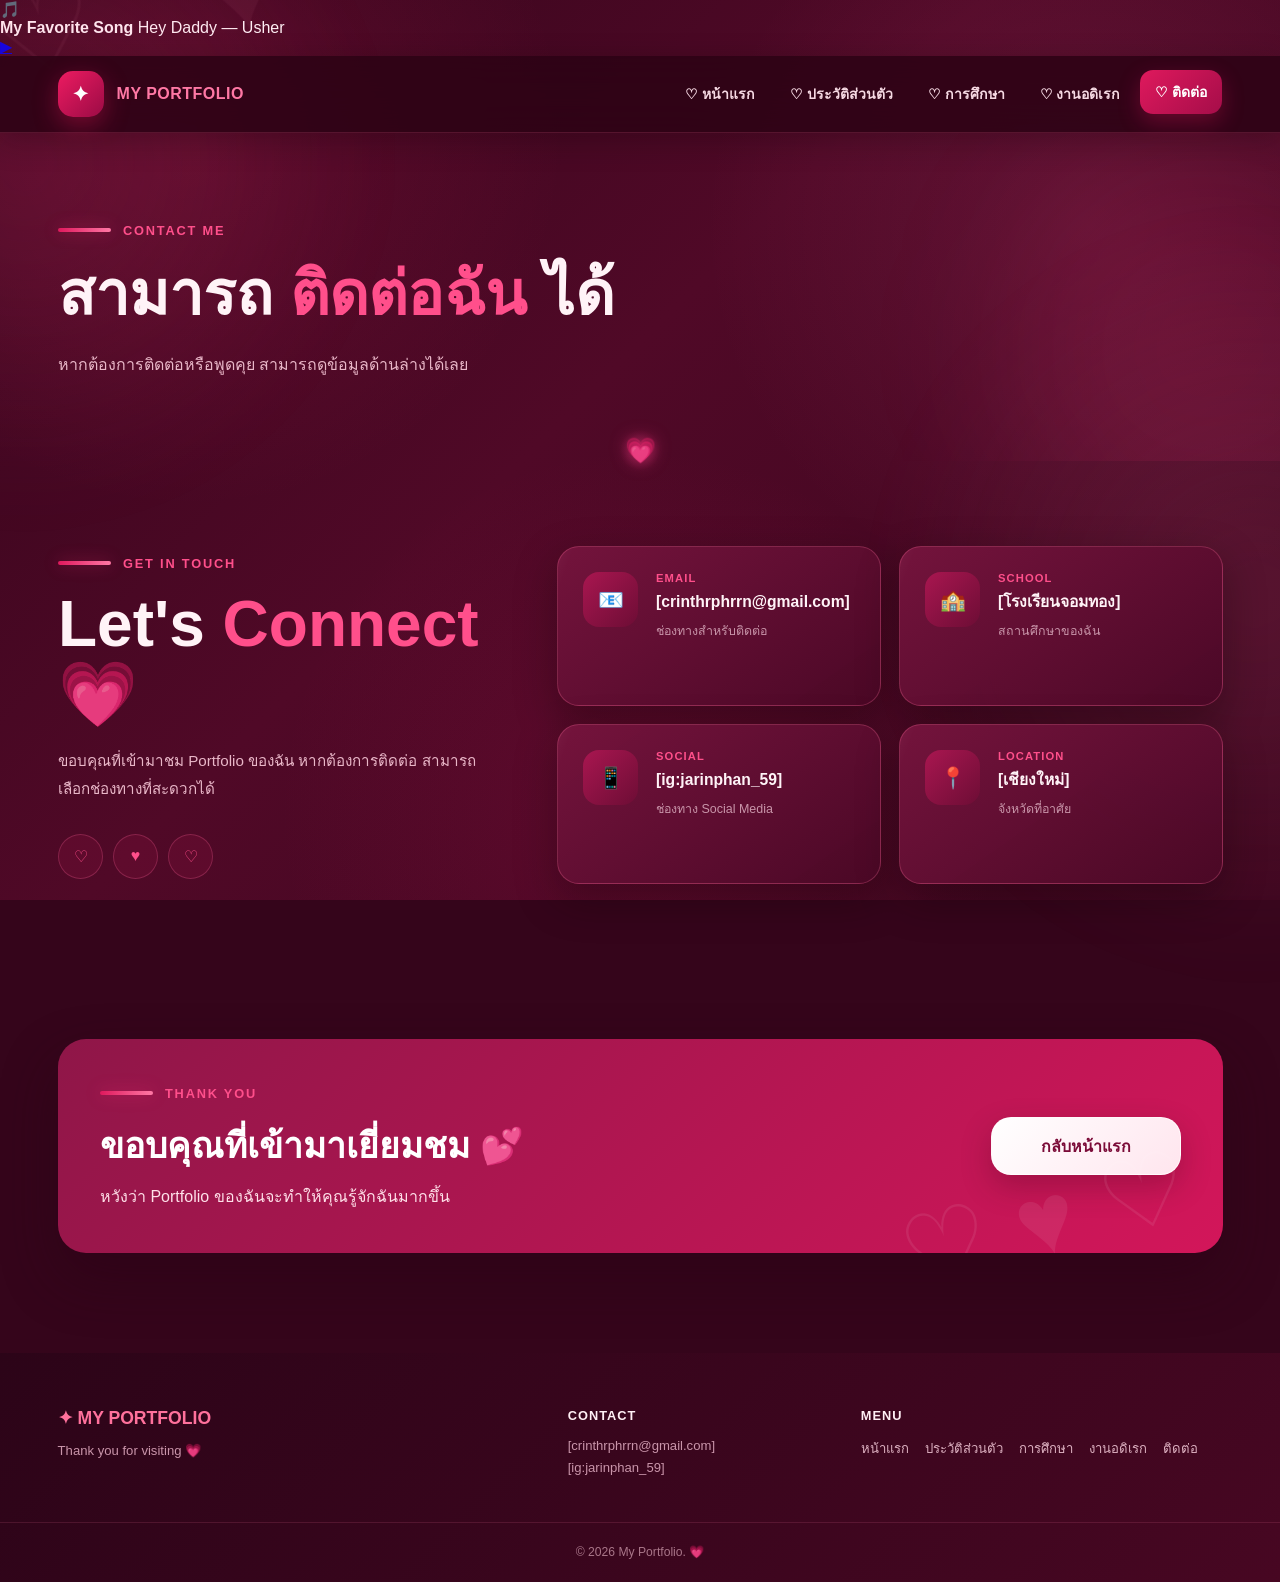
==== commit fc76cf1e: "Update contact.html" ====
--- a/contact.html
+++ b/contact.html
@@ -20,6 +20,33 @@
 <body>
 
 
+    <!-- =========================================
+     MUSIC PLAYER
+========================================= -->
+
+<div class="music-player">
+
+    <div class="music-disc">
+        🎵
+    </div>
+
+    <div class="music-info">
+        <strong>My Favorite Song</strong>
+        <span>Hey Daddy — Usher</span>
+    </div>
+
+    <a
+        href="https://www.youtube.com/watch?v=oft2kC6xQvw"
+        target="_blank"
+        rel="noopener noreferrer"
+        class="music-button"
+    >
+        ▶
+    </a>
+
+</div>
+
+    
 <!-- =====================================================
      💗 PREMIUM PAGE LOADER
 ===================================================== -->
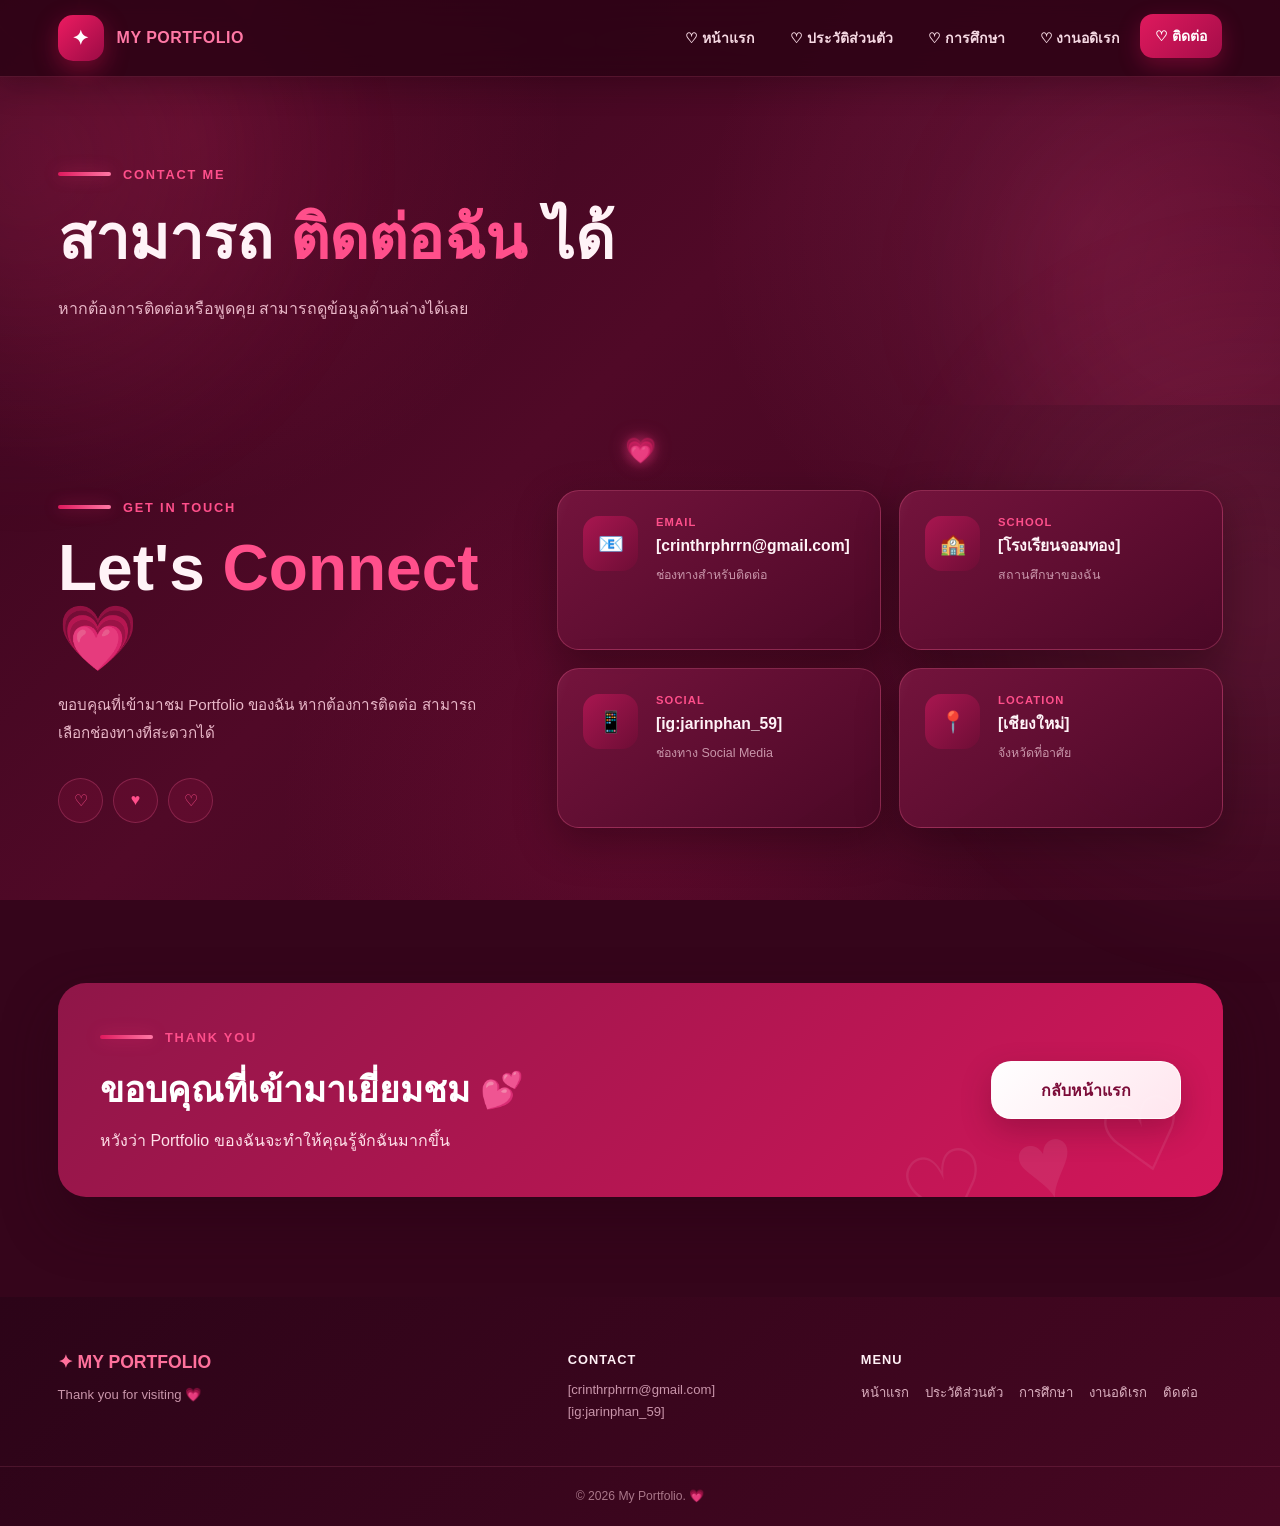
==== commit bb22e2d8: "Update contact.html" ====
--- a/contact.html
+++ b/contact.html
@@ -19,32 +19,6 @@
 
 <body>
 
-
-    <!-- =========================================
-     MUSIC PLAYER
-========================================= -->
-
-<div class="music-player">
-
-    <div class="music-disc">
-        🎵
-    </div>
-
-    <div class="music-info">
-        <strong>My Favorite Song</strong>
-        <span>Hey Daddy — Usher</span>
-    </div>
-
-    <a
-        href="https://www.youtube.com/watch?v=oft2kC6xQvw"
-        target="_blank"
-        rel="noopener noreferrer"
-        class="music-button"
-    >
-        ▶
-    </a>
-
-</div>
 
     
 <!-- =====================================================
--- a/style.css
+++ b/style.css
@@ -5779,3 +5779,254 @@
     }
 
 }
+
+/* =========================================
+   🎵 LUXURY PINK MUSIC PLAYER
+========================================= */
+
+.music-player {
+    position: fixed;
+    right: 25px;
+    bottom: 25px;
+
+    width: 330px;
+    min-height: 78px;
+
+    display: flex;
+    align-items: center;
+    gap: 14px;
+
+    padding: 12px 14px;
+
+    background:
+        linear-gradient(
+            135deg,
+            rgba(255,255,255,.96),
+            rgba(255,235,244,.96)
+        );
+
+    border: 1px solid rgba(233,30,99,.25);
+
+    border-radius: 24px;
+
+    box-shadow:
+        0 20px 50px rgba(173,20,87,.22),
+        0 0 0 6px rgba(255,255,255,.45);
+
+    backdrop-filter: blur(20px);
+
+    z-index: 9999;
+
+    transition:
+        transform .35s ease,
+        box-shadow .35s ease;
+}
+
+.music-player:hover {
+
+    transform:
+        translateY(-7px)
+        scale(1.02);
+
+    box-shadow:
+        0 28px 65px rgba(173,20,87,.30),
+        0 0 0 7px rgba(255,255,255,.55);
+}
+
+
+/* MUSIC DISC */
+
+.music-disc {
+
+    width: 50px;
+    height: 50px;
+
+    flex-shrink: 0;
+
+    display: grid;
+    place-items: center;
+
+    border-radius: 50%;
+
+    color: white;
+    font-size: 22px;
+
+    background:
+        linear-gradient(
+            135deg,
+            #ff1744,
+            #e91e63,
+            #ad1457
+        );
+
+    box-shadow:
+        0 8px 22px rgba(233,30,99,.35);
+
+    animation:
+        music-spin 5s linear infinite;
+}
+
+
+@keyframes music-spin {
+
+    from {
+        transform: rotate(0deg);
+    }
+
+    to {
+        transform: rotate(360deg);
+    }
+
+}
+
+
+/* MUSIC INFORMATION */
+
+.music-info {
+
+    min-width: 0;
+    flex: 1;
+
+    display: flex;
+    flex-direction: column;
+}
+
+.music-info strong {
+
+    color: #8d174c;
+
+    font-size: .95rem;
+
+    white-space: nowrap;
+    overflow: hidden;
+    text-overflow: ellipsis;
+}
+
+.music-info span {
+
+    color: #936174;
+
+    font-size: .78rem;
+
+    white-space: nowrap;
+    overflow: hidden;
+    text-overflow: ellipsis;
+}
+
+
+/* PLAY BUTTON */
+
+.music-button {
+
+    width: 45px;
+    height: 45px;
+
+    flex-shrink: 0;
+
+    display: grid;
+    place-items: center;
+
+    border-radius: 50%;
+
+    color: white;
+
+    background:
+        linear-gradient(
+            135deg,
+            #ff1744,
+            #e91e63
+        );
+
+    box-shadow:
+        0 8px 20px rgba(233,30,99,.30);
+
+    transition:
+        transform .25s ease,
+        box-shadow .25s ease;
+}
+
+.music-button:hover {
+
+    transform:
+        scale(1.12)
+        rotate(5deg);
+
+    box-shadow:
+        0 12px 28px rgba(233,30,99,.42);
+}
+
+
+/* DECORATION */
+
+.music-player::before {
+
+    content: "♪";
+
+    position: absolute;
+
+    right: 75px;
+    top: -22px;
+
+    color: #ff4f9a;
+
+    font-size: 22px;
+
+    animation: music-note 2s ease-in-out infinite;
+}
+
+.music-player::after {
+
+    content: "♫";
+
+    position: absolute;
+
+    right: 35px;
+    top: -13px;
+
+    color: #e91e63;
+
+    font-size: 16px;
+
+    animation:
+        music-note 2.4s ease-in-out infinite;
+}
+
+
+@keyframes music-note {
+
+    0%,
+    100% {
+        transform:
+            translateY(0)
+            rotate(-8deg);
+
+        opacity: .5;
+    }
+
+    50% {
+        transform:
+            translateY(-9px)
+            rotate(8deg);
+
+        opacity: 1;
+    }
+
+}
+
+
+/* MOBILE */
+
+@media (max-width: 600px) {
+
+    .music-player {
+
+        right: 12px;
+        left: 12px;
+        bottom: 12px;
+
+        width: auto;
+
+        border-radius: 20px;
+    }
+
+}
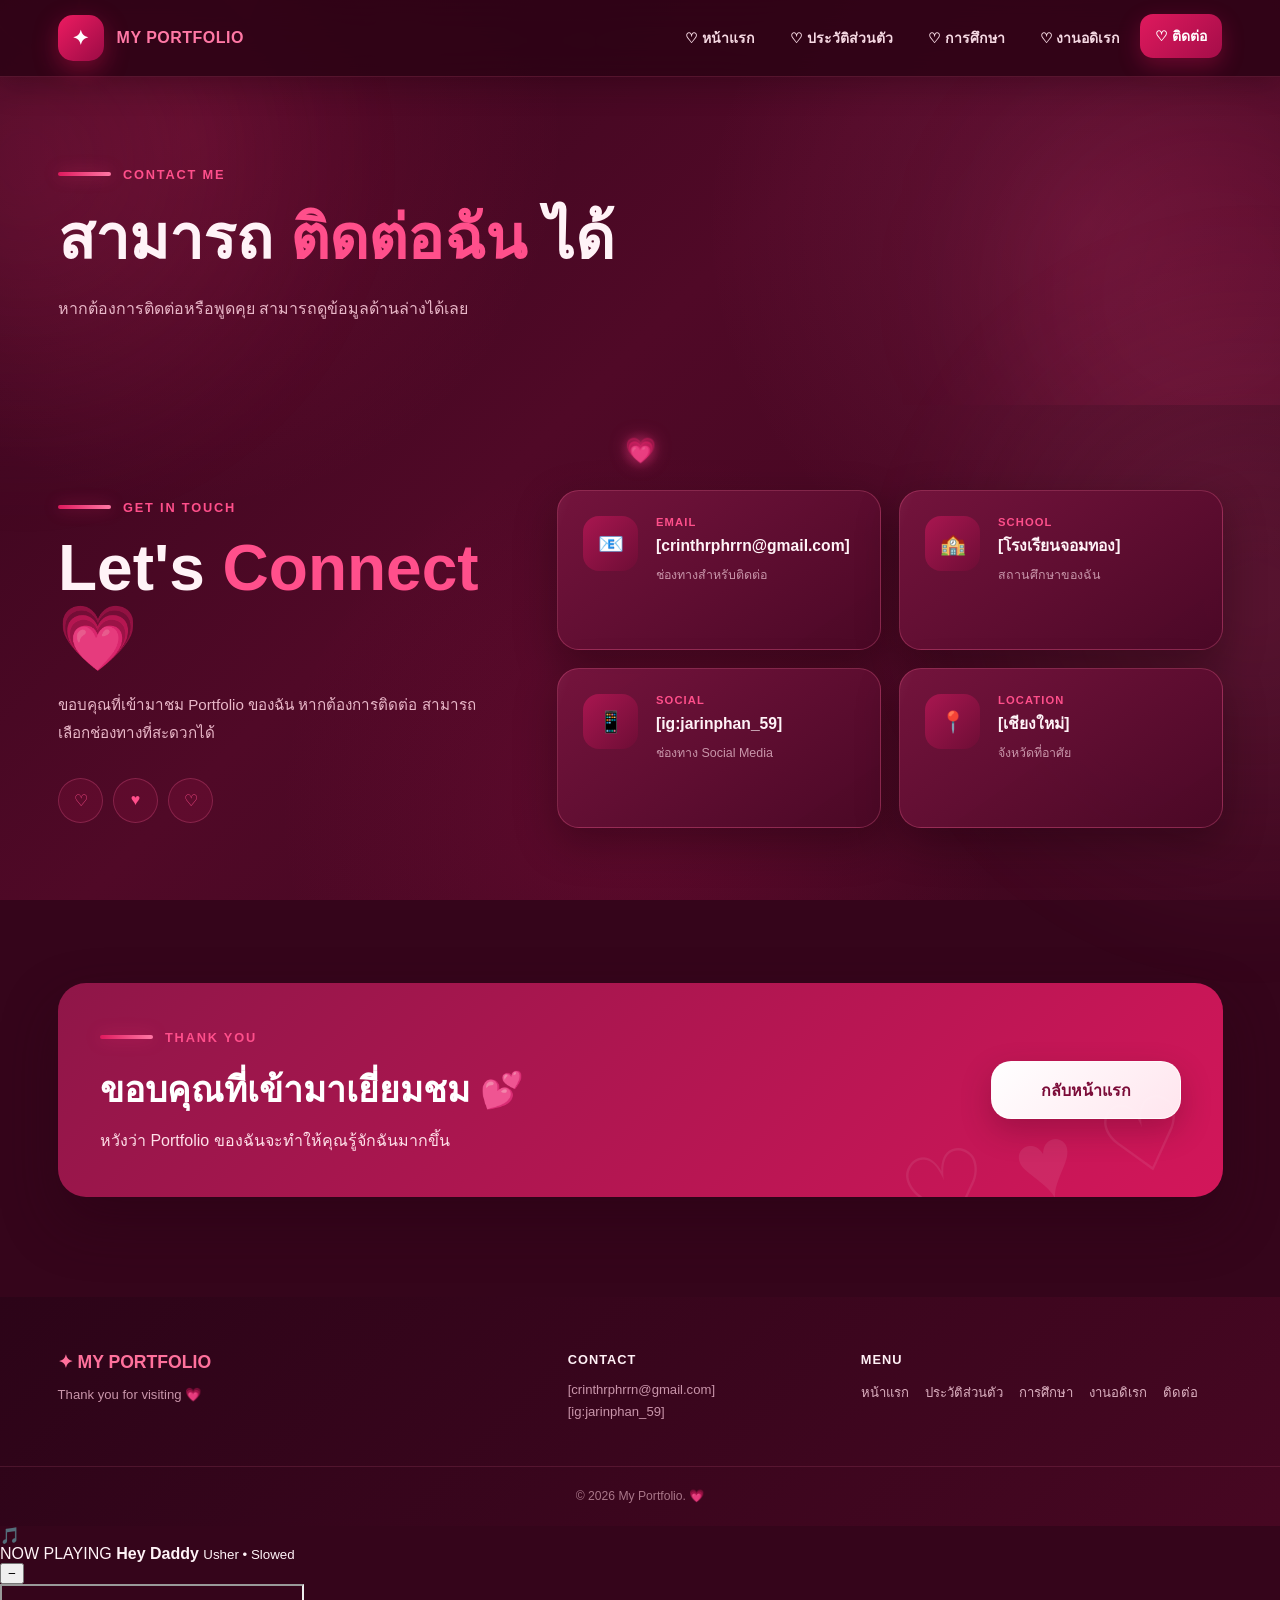
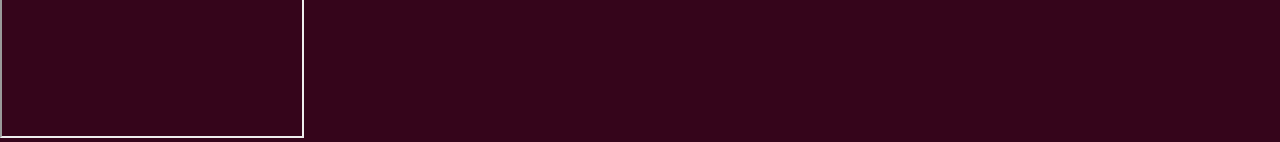
==== commit b7994f06: "Update contact.html" ====
--- a/contact.html
+++ b/contact.html
@@ -20,7 +20,6 @@
 <body>
 
 
-    
 <!-- =====================================================
      💗 PREMIUM PAGE LOADER
 ===================================================== -->
@@ -439,6 +438,8 @@
     <!-- JavaScript -->
     <script src="script.js"></script>
 <script src="floating.js"></script>
+
+    <script src="music.js"></script>
     
 </body>
 </html>
--- a/style.css
+++ b/style.css
@@ -5779,254 +5779,3 @@
     }
 
 }
-
-/* =========================================
-   🎵 LUXURY PINK MUSIC PLAYER
-========================================= */
-
-.music-player {
-    position: fixed;
-    right: 25px;
-    bottom: 25px;
-
-    width: 330px;
-    min-height: 78px;
-
-    display: flex;
-    align-items: center;
-    gap: 14px;
-
-    padding: 12px 14px;
-
-    background:
-        linear-gradient(
-            135deg,
-            rgba(255,255,255,.96),
-            rgba(255,235,244,.96)
-        );
-
-    border: 1px solid rgba(233,30,99,.25);
-
-    border-radius: 24px;
-
-    box-shadow:
-        0 20px 50px rgba(173,20,87,.22),
-        0 0 0 6px rgba(255,255,255,.45);
-
-    backdrop-filter: blur(20px);
-
-    z-index: 9999;
-
-    transition:
-        transform .35s ease,
-        box-shadow .35s ease;
-}
-
-.music-player:hover {
-
-    transform:
-        translateY(-7px)
-        scale(1.02);
-
-    box-shadow:
-        0 28px 65px rgba(173,20,87,.30),
-        0 0 0 7px rgba(255,255,255,.55);
-}
-
-
-/* MUSIC DISC */
-
-.music-disc {
-
-    width: 50px;
-    height: 50px;
-
-    flex-shrink: 0;
-
-    display: grid;
-    place-items: center;
-
-    border-radius: 50%;
-
-    color: white;
-    font-size: 22px;
-
-    background:
-        linear-gradient(
-            135deg,
-            #ff1744,
-            #e91e63,
-            #ad1457
-        );
-
-    box-shadow:
-        0 8px 22px rgba(233,30,99,.35);
-
-    animation:
-        music-spin 5s linear infinite;
-}
-
-
-@keyframes music-spin {
-
-    from {
-        transform: rotate(0deg);
-    }
-
-    to {
-        transform: rotate(360deg);
-    }
-
-}
-
-
-/* MUSIC INFORMATION */
-
-.music-info {
-
-    min-width: 0;
-    flex: 1;
-
-    display: flex;
-    flex-direction: column;
-}
-
-.music-info strong {
-
-    color: #8d174c;
-
-    font-size: .95rem;
-
-    white-space: nowrap;
-    overflow: hidden;
-    text-overflow: ellipsis;
-}
-
-.music-info span {
-
-    color: #936174;
-
-    font-size: .78rem;
-
-    white-space: nowrap;
-    overflow: hidden;
-    text-overflow: ellipsis;
-}
-
-
-/* PLAY BUTTON */
-
-.music-button {
-
-    width: 45px;
-    height: 45px;
-
-    flex-shrink: 0;
-
-    display: grid;
-    place-items: center;
-
-    border-radius: 50%;
-
-    color: white;
-
-    background:
-        linear-gradient(
-            135deg,
-            #ff1744,
-            #e91e63
-        );
-
-    box-shadow:
-        0 8px 20px rgba(233,30,99,.30);
-
-    transition:
-        transform .25s ease,
-        box-shadow .25s ease;
-}
-
-.music-button:hover {
-
-    transform:
-        scale(1.12)
-        rotate(5deg);
-
-    box-shadow:
-        0 12px 28px rgba(233,30,99,.42);
-}
-
-
-/* DECORATION */
-
-.music-player::before {
-
-    content: "♪";
-
-    position: absolute;
-
-    right: 75px;
-    top: -22px;
-
-    color: #ff4f9a;
-
-    font-size: 22px;
-
-    animation: music-note 2s ease-in-out infinite;
-}
-
-.music-player::after {
-
-    content: "♫";
-
-    position: absolute;
-
-    right: 35px;
-    top: -13px;
-
-    color: #e91e63;
-
-    font-size: 16px;
-
-    animation:
-        music-note 2.4s ease-in-out infinite;
-}
-
-
-@keyframes music-note {
-
-    0%,
-    100% {
-        transform:
-            translateY(0)
-            rotate(-8deg);
-
-        opacity: .5;
-    }
-
-    50% {
-        transform:
-            translateY(-9px)
-            rotate(8deg);
-
-        opacity: 1;
-    }
-
-}
-
-
-/* MOBILE */
-
-@media (max-width: 600px) {
-
-    .music-player {
-
-        right: 12px;
-        left: 12px;
-        bottom: 12px;
-
-        width: auto;
-
-        border-radius: 20px;
-    }
-
-}
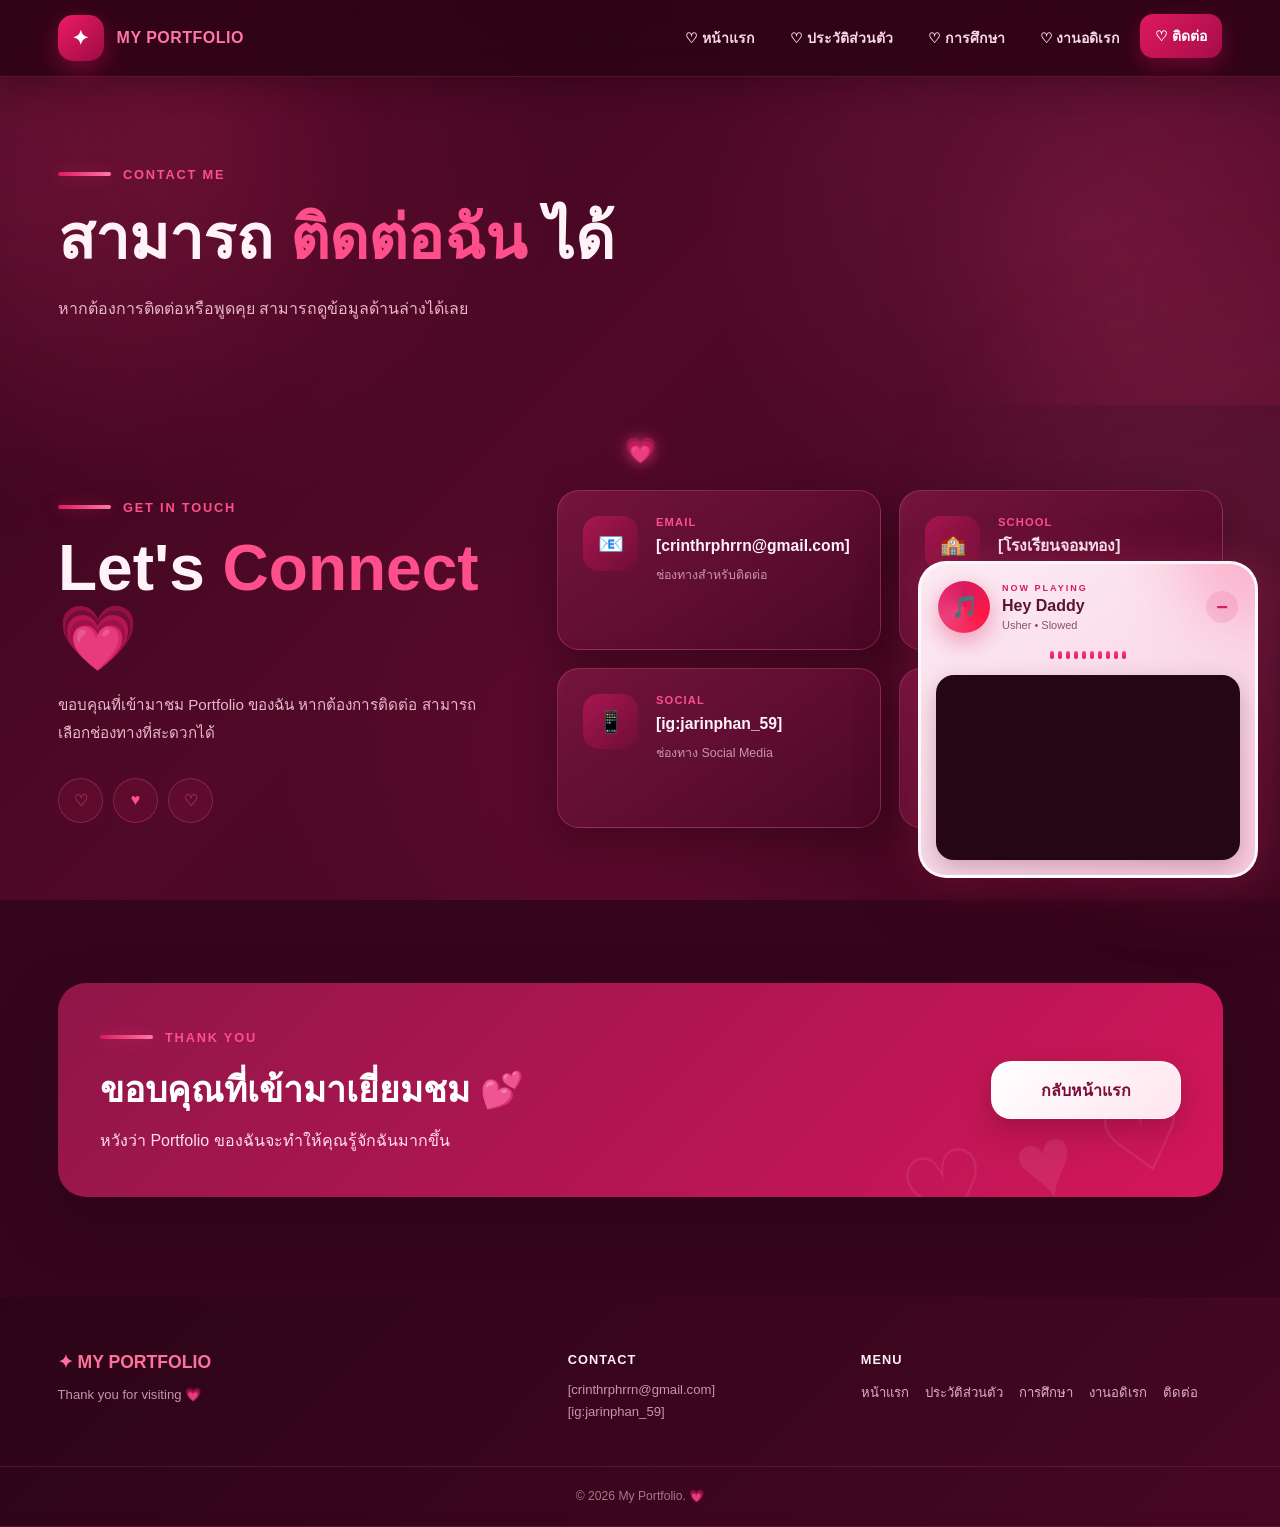
==== commit d987545b: "Update contact.html" ====
--- a/contact.html
+++ b/contact.html
@@ -439,6 +439,21 @@
     <script src="script.js"></script>
 <script src="floating.js"></script>
 
+    <header class="site-header">
+        <!-- เมนู -->
+    </header>
+
+    <main id="page-content">
+        <!-- เนื้อหาหน้า -->
+    </main>
+
+    <footer class="footer">
+        <!-- footer -->
+    </footer>
+
+    <!-- 🎵 ต้องอยู่นอก main -->
+    <div id="music-container"></div>
+
     <script src="music.js"></script>
     
 </body>
--- a/style.css
+++ b/style.css
@@ -5779,3 +5779,533 @@
     }
 
 }
+
+/* =====================================================
+   🎵 CONTINUOUS MUSIC PLAYER
+===================================================== */
+
+.music-box {
+
+    position: fixed;
+
+    right: 22px;
+    bottom: 22px;
+
+    width: 340px;
+
+    padding: 15px;
+
+    border-radius: 28px;
+
+    background:
+        linear-gradient(
+            145deg,
+            rgba(255, 241, 247, 0.98),
+            rgba(255, 210, 228, 0.97)
+        );
+
+    border: 3px solid
+        rgba(255, 255, 255, 0.8);
+
+    box-shadow:
+
+        0 20px 60px
+        rgba(70, 0, 30, 0.38),
+
+        0 0 40px
+        rgba(236, 64, 122, 0.3);
+
+    backdrop-filter: blur(20px);
+
+    z-index: 99999;
+
+    overflow: hidden;
+
+    transition:
+        width .35s ease,
+        height .35s ease,
+        transform .35s ease,
+        box-shadow .35s ease;
+}
+
+
+/* =====================================================
+   ✨ Glow
+===================================================== */
+
+.music-box::before {
+
+    content: "";
+
+    position: absolute;
+
+    width: 150px;
+    height: 150px;
+
+    top: -90px;
+    right: -70px;
+
+    border-radius: 50%;
+
+    background:
+        rgba(255, 64, 129, 0.25);
+
+    filter: blur(30px);
+
+    pointer-events: none;
+}
+
+
+/* =====================================================
+   🎵 HEADER
+===================================================== */
+
+.music-header {
+
+    position: relative;
+
+    display: flex;
+
+    align-items: center;
+
+    gap: 12px;
+
+    padding: 2px 2px 12px;
+}
+
+
+/* =====================================================
+   💿 DISC
+===================================================== */
+
+.music-disc {
+
+    width: 52px;
+    height: 52px;
+
+    flex-shrink: 0;
+
+    display: flex;
+
+    align-items: center;
+    justify-content: center;
+
+    border-radius: 50%;
+
+    background:
+        conic-gradient(
+            #D81B60,
+            #FF1744,
+            #EC407A,
+            #D81B60
+        );
+
+    color: white;
+
+    font-size: 22px;
+
+    box-shadow:
+
+        0 8px 25px
+        rgba(216, 27, 96, .4);
+
+    animation:
+        musicRotate 5s linear infinite;
+}
+
+
+/* =====================================================
+   📝 INFO
+===================================================== */
+
+.music-info {
+
+    display: flex;
+
+    flex-direction: column;
+
+    min-width: 0;
+
+    line-height: 1.15;
+}
+
+
+.music-label {
+
+    font-size: 9px;
+
+    font-weight: 900;
+
+    letter-spacing: 2px;
+
+    color: #D81B60;
+
+    margin-bottom: 4px;
+}
+
+
+.music-info strong {
+
+    font-size: 16px;
+
+    font-weight: 800;
+
+    color: #58152f;
+
+    white-space: nowrap;
+
+    overflow: hidden;
+
+    text-overflow: ellipsis;
+}
+
+
+.music-info small {
+
+    margin-top: 3px;
+
+    font-size: 11px;
+
+    color: #8c5268;
+}
+
+
+/* =====================================================
+   ➖ MINIMIZE
+===================================================== */
+
+.music-close {
+
+    margin-left: auto;
+
+    width: 32px;
+    height: 32px;
+
+    border: none;
+
+    border-radius: 50%;
+
+    background:
+        rgba(216, 27, 96, .12);
+
+    color: #D81B60;
+
+    font-size: 20px;
+
+    font-weight: bold;
+
+    cursor: pointer;
+
+    transition: .25s;
+}
+
+
+.music-close:hover {
+
+    background: #D81B60;
+
+    color: white;
+
+    transform: rotate(90deg);
+}
+
+
+/* =====================================================
+   🎵 WAVE
+===================================================== */
+
+.music-wave {
+
+    display: flex;
+
+    align-items: center;
+
+    justify-content: center;
+
+    gap: 4px;
+
+    height: 20px;
+
+    margin-bottom: 10px;
+}
+
+
+.music-wave span {
+
+    width: 4px;
+
+    height: 8px;
+
+    border-radius: 10px;
+
+    background:
+        linear-gradient(
+            to top,
+            #D81B60,
+            #FF4081
+        );
+
+    animation:
+        soundWave 1s ease-in-out infinite;
+}
+
+
+.music-wave span:nth-child(1) {
+    animation-delay: .1s;
+}
+
+.music-wave span:nth-child(2) {
+    animation-delay: .2s;
+}
+
+.music-wave span:nth-child(3) {
+    animation-delay: .3s;
+}
+
+.music-wave span:nth-child(4) {
+    animation-delay: .4s;
+}
+
+.music-wave span:nth-child(5) {
+    animation-delay: .5s;
+}
+
+.music-wave span:nth-child(6) {
+    animation-delay: .4s;
+}
+
+.music-wave span:nth-child(7) {
+    animation-delay: .3s;
+}
+
+.music-wave span:nth-child(8) {
+    animation-delay: .2s;
+}
+
+.music-wave span:nth-child(9) {
+    animation-delay: .1s;
+}
+
+.music-wave span:nth-child(10) {
+    animation-delay: .3s;
+}
+
+
+/* =====================================================
+   🎬 VIDEO
+===================================================== */
+
+.music-video {
+
+    width: 100%;
+
+    height: 185px;
+
+    border-radius: 18px;
+
+    overflow: hidden;
+
+    background: #250714;
+
+    box-shadow:
+        0 8px 25px
+        rgba(80, 0, 35, .25);
+}
+
+
+.music-video iframe {
+
+    display: block;
+
+    width: 100% !important;
+
+    height: 100% !important;
+
+    min-width: 0 !important;
+    min-height: 0 !important;
+
+    max-width: 100% !important;
+    max-height: 100% !important;
+
+    border: 0;
+
+}
+
+
+/* =====================================================
+   ✨ PAGE TRANSITION
+===================================================== */
+
+main.page-changing {
+
+    animation:
+        pageFade .45s ease;
+}
+
+
+@keyframes pageFade {
+
+    from {
+
+        opacity: 0;
+
+        transform:
+            translateY(15px);
+
+    }
+
+    to {
+
+        opacity: 1;
+
+        transform:
+            translateY(0);
+
+    }
+
+}
+
+
+/* =====================================================
+   💿 ROTATE
+===================================================== */
+
+@keyframes musicRotate {
+
+    from {
+        transform: rotate(0deg);
+    }
+
+    to {
+        transform: rotate(360deg);
+    }
+
+}
+
+
+/* =====================================================
+   🎵 SOUND WAVE
+===================================================== */
+
+@keyframes soundWave {
+
+    0%,
+    100% {
+        height: 6px;
+    }
+
+    50% {
+        height: 18px;
+    }
+
+}
+
+
+/* =====================================================
+   🪄 HOVER
+===================================================== */
+
+.music-box:hover {
+
+    transform:
+        translateY(-7px);
+
+    box-shadow:
+
+        0 28px 70px
+        rgba(70, 0, 30, .45),
+
+        0 0 50px
+        rgba(236, 64, 122, .4);
+}
+
+
+/* =====================================================
+   🔽 MINI MODE
+===================================================== */
+
+.music-box.music-mini {
+
+    width: 85px;
+
+    height: 85px;
+
+    padding: 10px;
+
+    border-radius: 50%;
+}
+
+
+.music-box.music-mini
+.music-header {
+
+    padding: 0;
+
+    justify-content: center;
+}
+
+
+.music-box.music-mini
+.music-info,
+
+.music-box.music-mini
+.music-wave,
+
+.music-box.music-mini
+.music-video {
+
+    display: none;
+}
+
+
+.music-box.music-mini
+.music-disc {
+
+    width: 62px;
+    height: 62px;
+}
+
+
+.music-box.music-mini
+.music-close {
+
+    position: absolute;
+
+    right: -2px;
+    top: -2px;
+
+    width: 24px;
+    height: 24px;
+
+    font-size: 15px;
+
+}
+
+
+/* =====================================================
+   📱 MOBILE
+===================================================== */
+
+@media (max-width: 600px) {
+
+    .music-box {
+
+        right: 12px;
+
+        bottom: 12px;
+
+        width:
+            calc(100vw - 24px);
+
+        max-width: 340px;
+
+    }
+
+
+    .music-video {
+
+        height: 180px;
+
+    }
+
+}
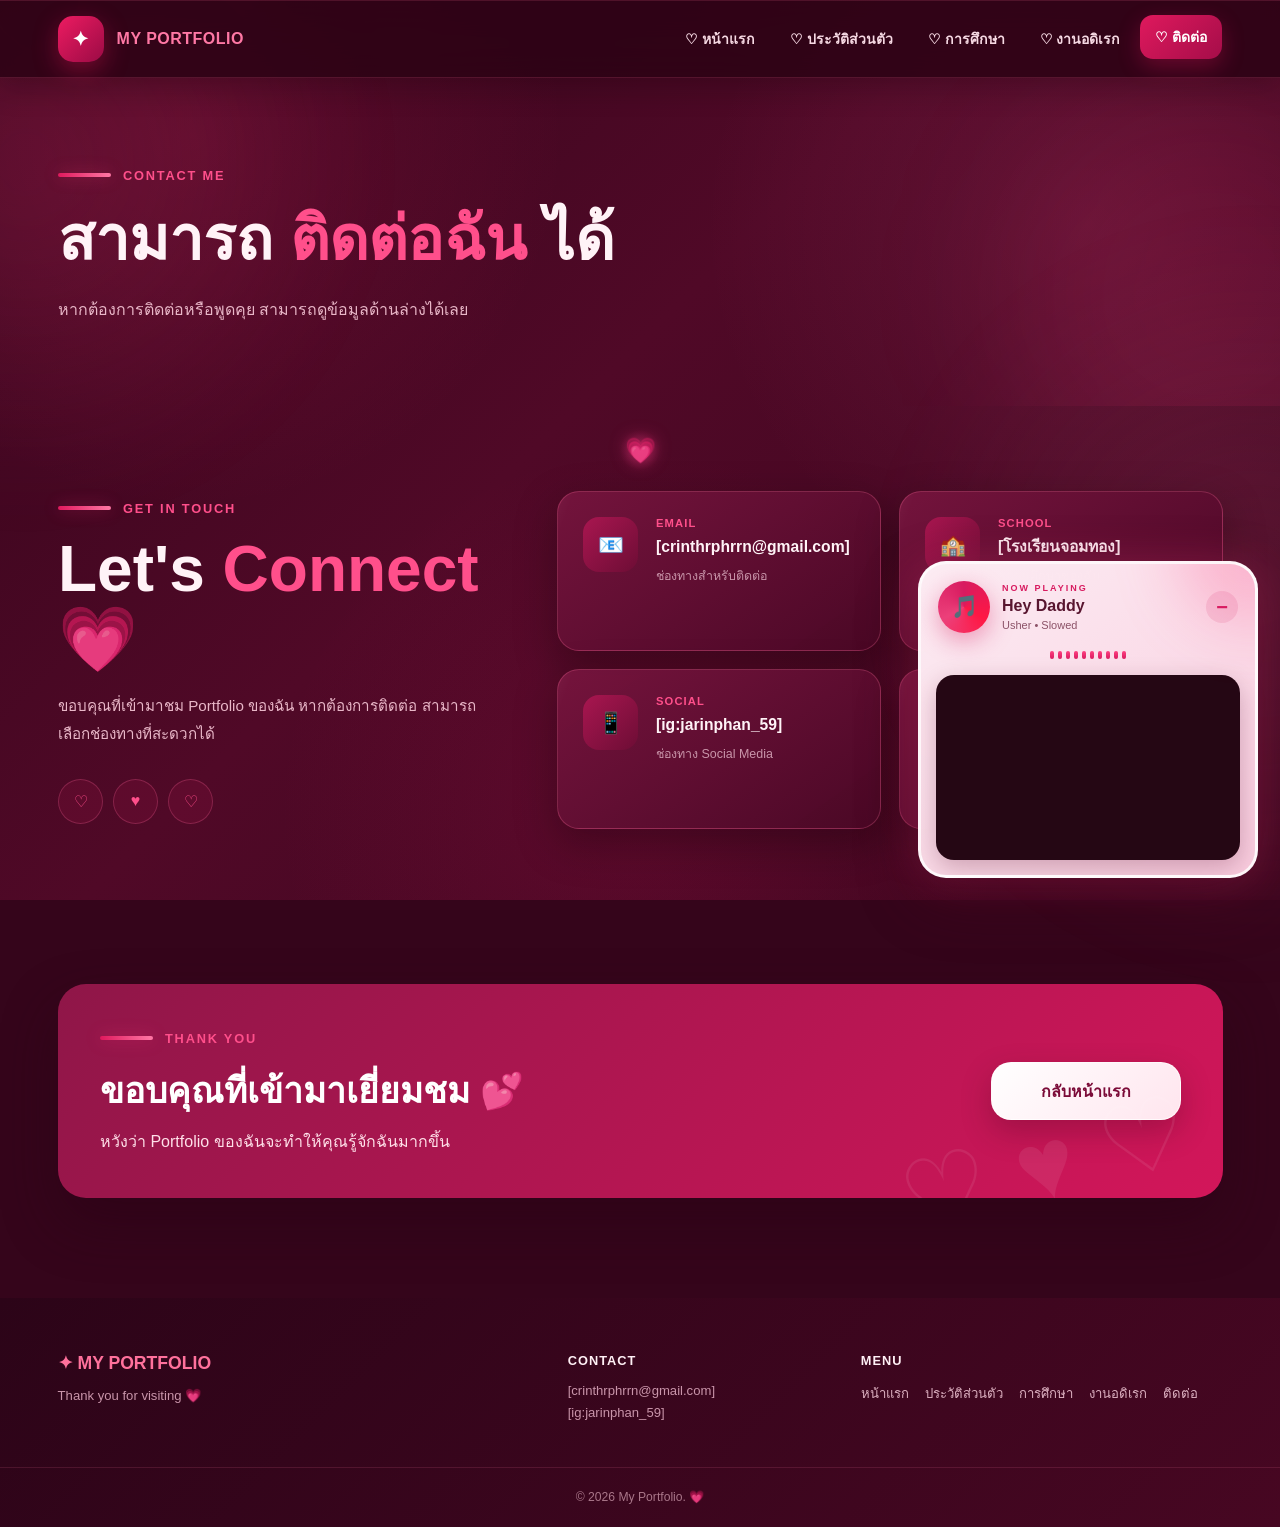
==== commit c842db92: "Update contact.html" ====
--- a/contact.html
+++ b/contact.html
@@ -19,6 +19,23 @@
 
 <body>
 
+
+    <header class="site-header">
+        <!-- เมนู -->
+    </header>
+
+    <main id="page-content">
+        <!-- เนื้อหาหน้า -->
+    </main>
+
+    <footer class="footer">
+        <!-- footer -->
+    </footer>
+
+    <!-- 🎵 ต้องอยู่นอก main -->
+    <div id="music-container"></div>
+
+    <script src="music.js"></script>
 
 <!-- =====================================================
      💗 PREMIUM PAGE LOADER
@@ -439,22 +456,6 @@
     <script src="script.js"></script>
 <script src="floating.js"></script>
 
-    <header class="site-header">
-        <!-- เมนู -->
-    </header>
-
-    <main id="page-content">
-        <!-- เนื้อหาหน้า -->
-    </main>
-
-    <footer class="footer">
-        <!-- footer -->
-    </footer>
-
-    <!-- 🎵 ต้องอยู่นอก main -->
-    <div id="music-container"></div>
-
-    <script src="music.js"></script>
     
 </body>
 </html>
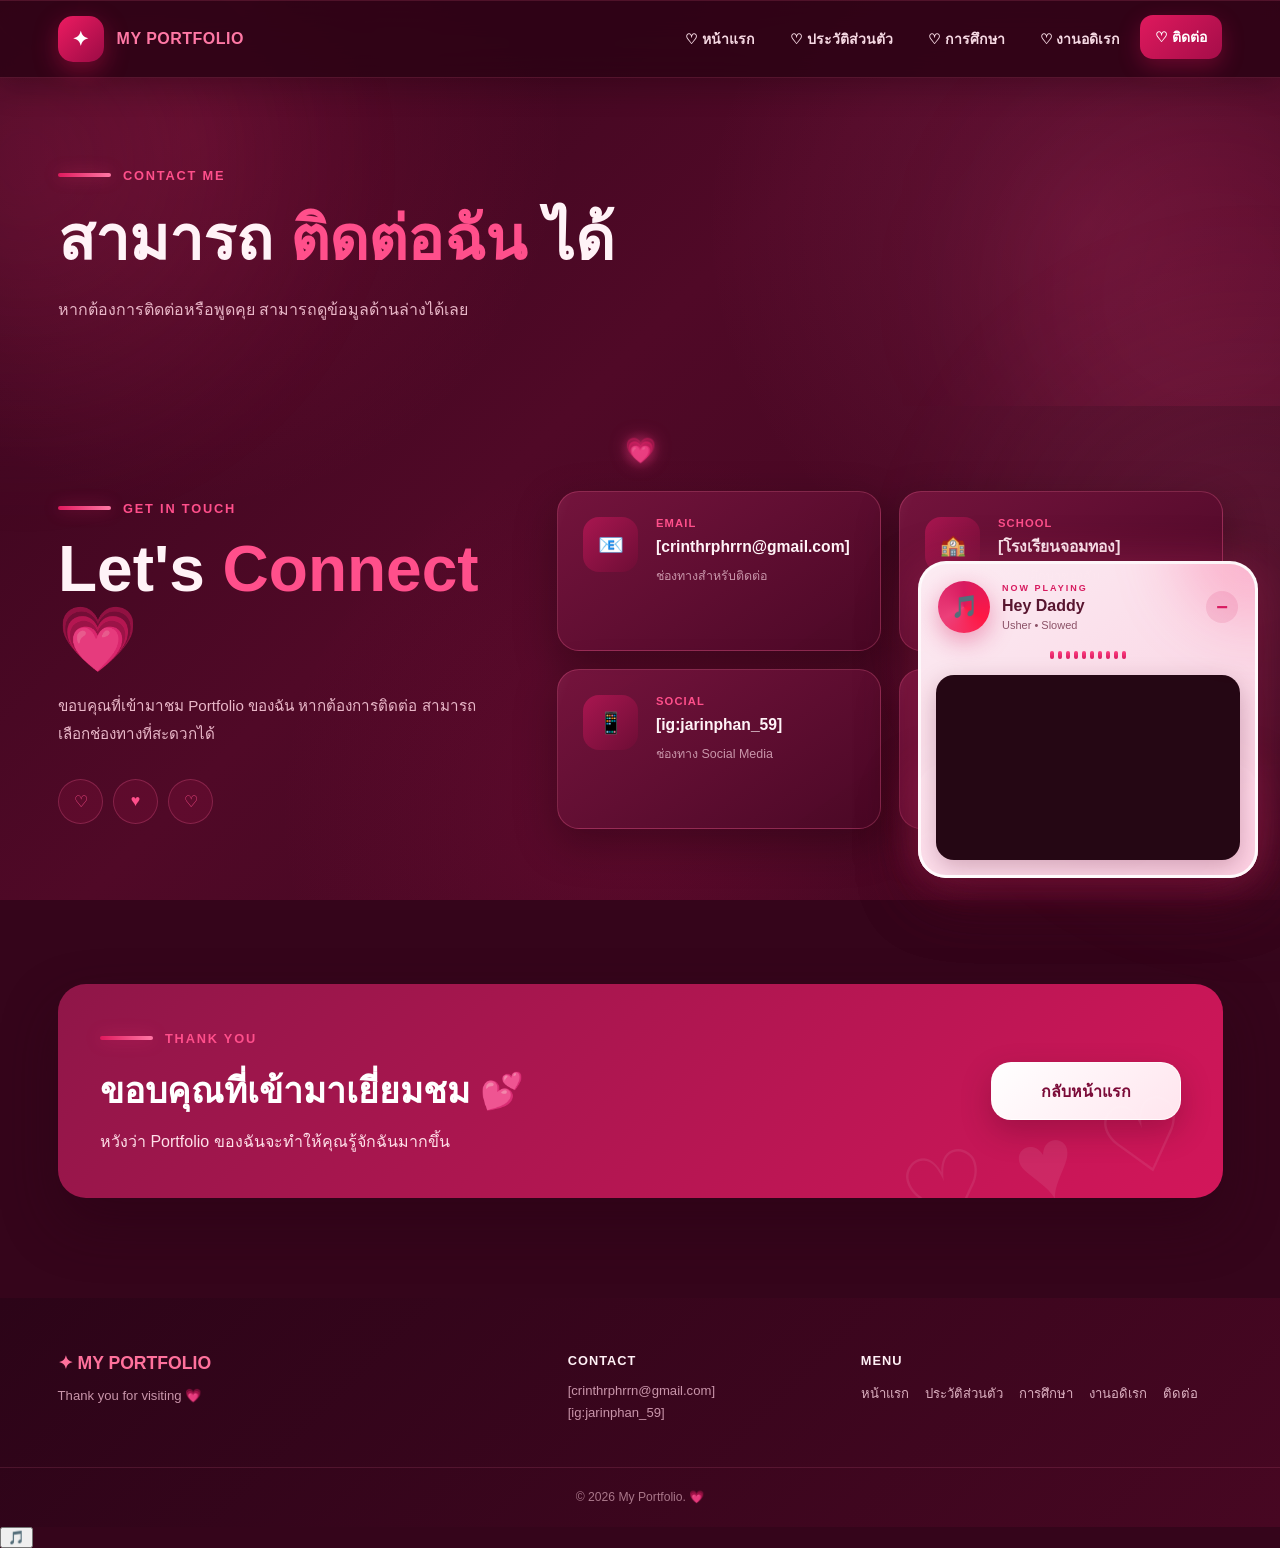
==== commit fdab751d: "Update contact.html" ====
--- a/contact.html
+++ b/contact.html
@@ -456,6 +456,52 @@
     <script src="script.js"></script>
 <script src="floating.js"></script>
 
+    <!-- ==========================================
+     GLOBAL MUSIC PLAYER
+========================================== -->
+
+<div id="music-player">
+    
+    <div class="music-box">
+
+        <!-- YouTube Player -->
+        <div id="youtube-player"></div>
+
+        <!-- ปุ่มควบคุม -->
+        <div class="music-controls">
+
+            <button id="music-toggle" title="เล่น / หยุดเพลง">
+                ▶
+            </button>
+
+            <div class="music-info">
+                <div class="music-title">
+                    🎵 Hey Daddy — Slowed
+                </div>
+
+                <div class="music-status" id="music-status">
+                    กำลังเตรียมเพลง...
+                </div>
+            </div>
+
+            <button id="music-hide" title="ซ่อนเครื่องเล่น">
+                ×
+            </button>
+
+        </div>
+
+    </div>
+
+</div>
+
+
+<!-- ปุ่มเปิด Music Player -->
+<button id="music-show" title="เปิดเพลง">
+    🎵
+</button>
+
+
+<script src="music.js"></script>
     
 </body>
 </html>
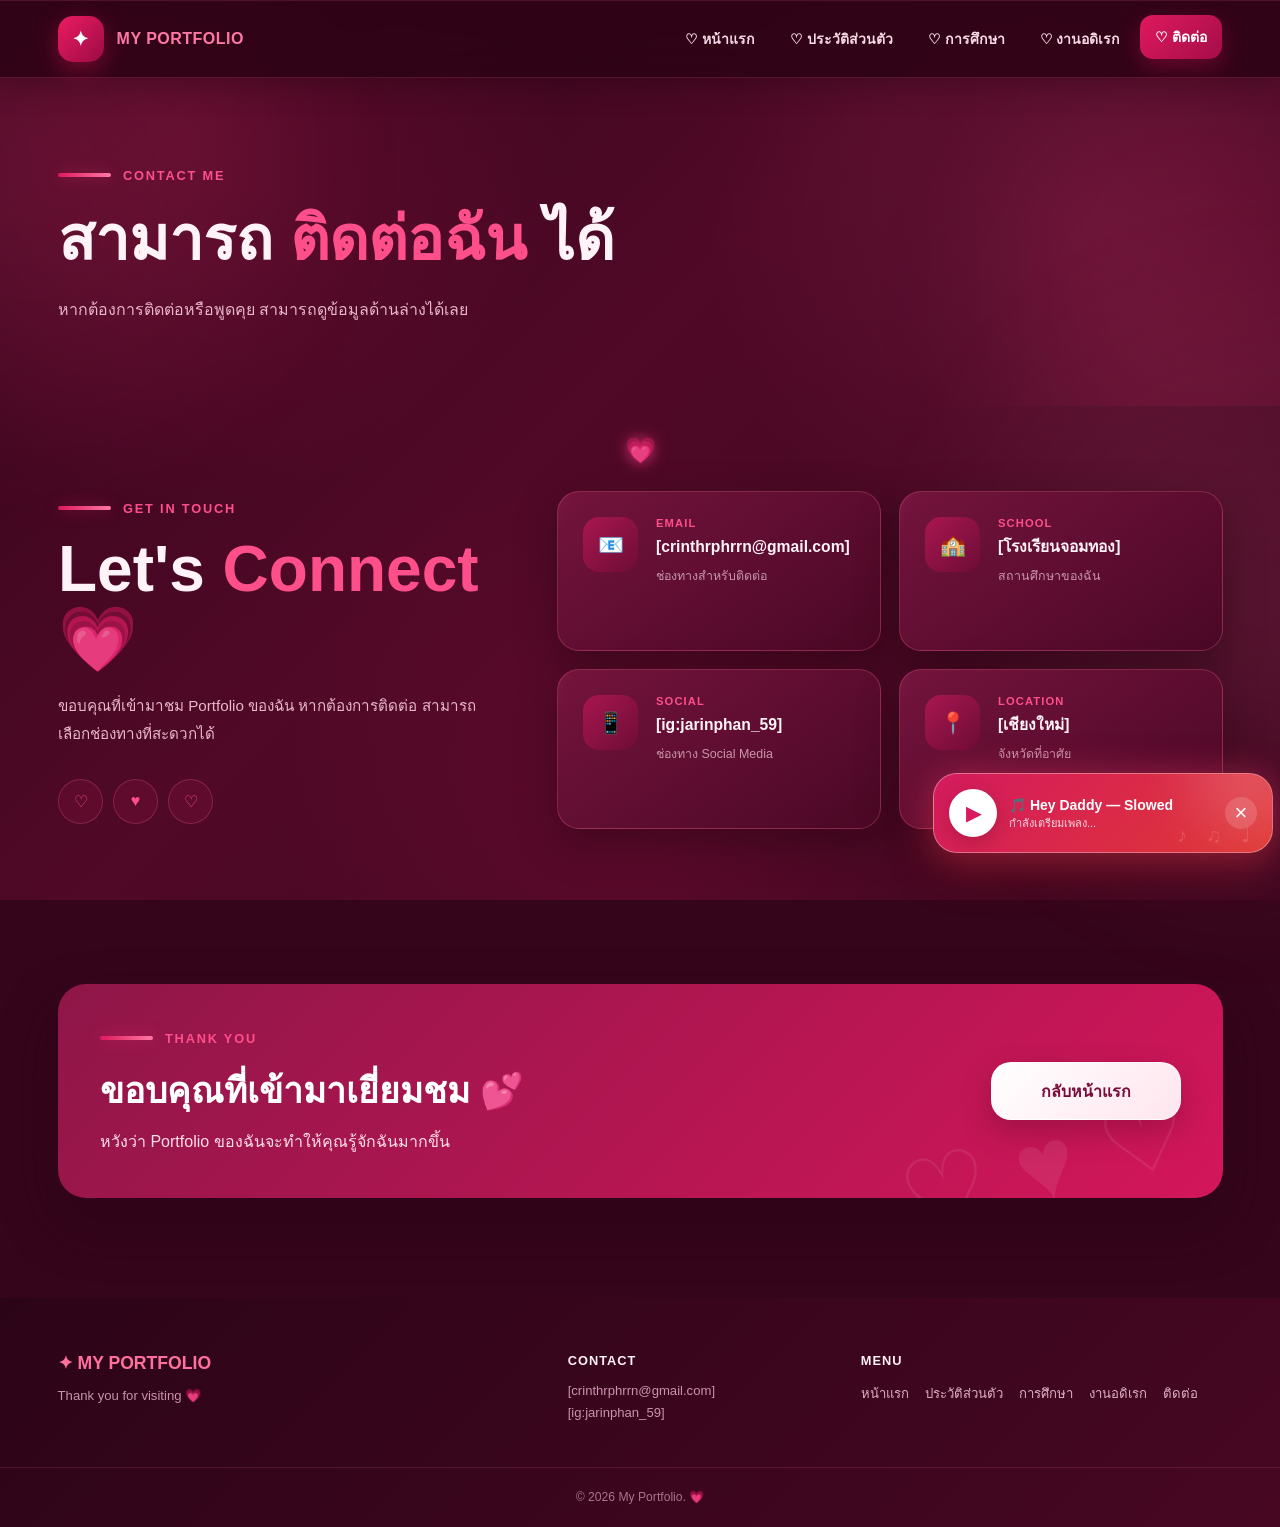
==== commit 35b1c334: "Update contact.html" ====
--- a/contact.html
+++ b/contact.html
@@ -502,6 +502,8 @@
 
 
 <script src="music.js"></script>
+<script src="navigation.js"></script>
+    
     
 </body>
 </html>
--- a/style.css
+++ b/style.css
@@ -6309,3 +6309,368 @@
     }
 
 }
+
+/* =========================================================
+   GLOBAL MUSIC PLAYER
+========================================================= */
+
+#music-player {
+    position: fixed;
+
+    right: 25px;
+    bottom: 25px;
+
+    z-index: 999999;
+
+    width: 300px;
+
+    transition:
+        transform .45s ease,
+        opacity .45s ease;
+}
+
+
+/* กล่อง */
+
+.music-box {
+
+    position: relative;
+
+    padding: 15px;
+
+    border-radius: 24px;
+
+    background:
+        linear-gradient(
+            135deg,
+            rgba(216, 27, 96, .97),
+            rgba(229, 57, 53, .97)
+        );
+
+    border: 1px solid
+        rgba(255,255,255,.35);
+
+    box-shadow:
+        0 15px 45px
+        rgba(198,40,40,.35),
+
+        0 0 35px
+        rgba(236,64,122,.35);
+
+    backdrop-filter:
+        blur(18px);
+
+    color: white;
+
+    overflow: hidden;
+
+}
+
+
+/* แสงตกแต่ง */
+
+.music-box::before {
+
+    content: "";
+
+    position: absolute;
+
+    width: 120px;
+    height: 120px;
+
+    top: -60px;
+    right: -40px;
+
+    border-radius: 50%;
+
+    background:
+        rgba(255,255,255,.16);
+
+}
+
+
+.music-box::after {
+
+    content: "♪ ♫ ♩";
+
+    position: absolute;
+
+    right: 15px;
+    bottom: 5px;
+
+    font-size: 20px;
+
+    opacity: .15;
+
+    letter-spacing: 7px;
+
+}
+
+
+/* ซ่อน */
+
+#music-player.music-hidden {
+
+    opacity: 0;
+
+    pointer-events: none;
+
+    transform:
+        translateY(30px)
+        scale(.85);
+
+}
+
+
+/* YouTube */
+
+#youtube-player {
+
+    position: absolute;
+
+    width: 1px;
+    height: 1px;
+
+    left: -10000px;
+
+    opacity: 0;
+
+    pointer-events: none;
+
+}
+
+
+/* Controls */
+
+.music-controls {
+
+    position: relative;
+
+    z-index: 2;
+
+    display: flex;
+
+    align-items: center;
+
+    gap: 12px;
+
+}
+
+
+/* Play */
+
+#music-toggle {
+
+    width: 48px;
+    height: 48px;
+
+    flex-shrink: 0;
+
+    border: none;
+
+    border-radius: 50%;
+
+    background: white;
+
+    color: #D81B60;
+
+    font-size: 19px;
+
+    font-weight: 900;
+
+    cursor: pointer;
+
+    box-shadow:
+        0 5px 20px
+        rgba(0,0,0,.18);
+
+    transition:
+        transform .25s ease,
+        box-shadow .25s ease;
+
+}
+
+
+#music-toggle:hover {
+
+    transform:
+        scale(1.12)
+        rotate(-5deg);
+
+    box-shadow:
+        0 8px 25px
+        rgba(0,0,0,.25);
+
+}
+
+
+/* Info */
+
+.music-info {
+
+    flex: 1;
+
+    min-width: 0;
+
+}
+
+
+.music-title {
+
+    font-size: 14px;
+
+    font-weight: 800;
+
+    white-space: nowrap;
+
+    overflow: hidden;
+
+    text-overflow: ellipsis;
+
+}
+
+
+.music-status {
+
+    margin-top: 4px;
+
+    font-size: 11px;
+
+    opacity: .82;
+
+}
+
+
+/* Close */
+
+#music-hide {
+
+    width: 32px;
+    height: 32px;
+
+    border: none;
+
+    border-radius: 50%;
+
+    background:
+        rgba(255,255,255,.15);
+
+    color: white;
+
+    font-size: 22px;
+
+    cursor: pointer;
+
+    transition:
+        transform .25s ease,
+        background .25s ease;
+
+}
+
+
+#music-hide:hover {
+
+    transform:
+        rotate(90deg)
+        scale(1.1);
+
+    background:
+        rgba(255,255,255,.28);
+
+}
+
+
+/* ปุ่มเปิดกลับ */
+
+#music-show {
+
+    position: fixed;
+
+    right: 25px;
+    bottom: 25px;
+
+    z-index: 999998;
+
+    width: 58px;
+    height: 58px;
+
+    border: none;
+
+    border-radius: 50%;
+
+    background:
+        linear-gradient(
+            135deg,
+            #D81B60,
+            #E53935
+        );
+
+    color: white;
+
+    font-size: 24px;
+
+    cursor: pointer;
+
+    box-shadow:
+        0 10px 30px
+        rgba(216,27,96,.4);
+
+    opacity: 0;
+
+    pointer-events: none;
+
+    transform:
+        scale(.5);
+
+    transition:
+        all .35s ease;
+
+}
+
+
+#music-show.music-show-visible {
+
+    opacity: 1;
+
+    pointer-events: auto;
+
+    transform:
+        scale(1);
+
+}
+
+
+#music-show:hover {
+
+    transform:
+        scale(1.12)
+        rotate(8deg);
+
+}
+
+
+/* =========================================================
+   MOBILE
+========================================================= */
+
+@media (max-width: 600px) {
+
+    #music-player {
+
+        right: 15px;
+        bottom: 15px;
+
+        width:
+            calc(100% - 30px);
+
+    }
+
+
+    #music-show {
+
+        right: 15px;
+        bottom: 15px;
+
+    }
+
+}
